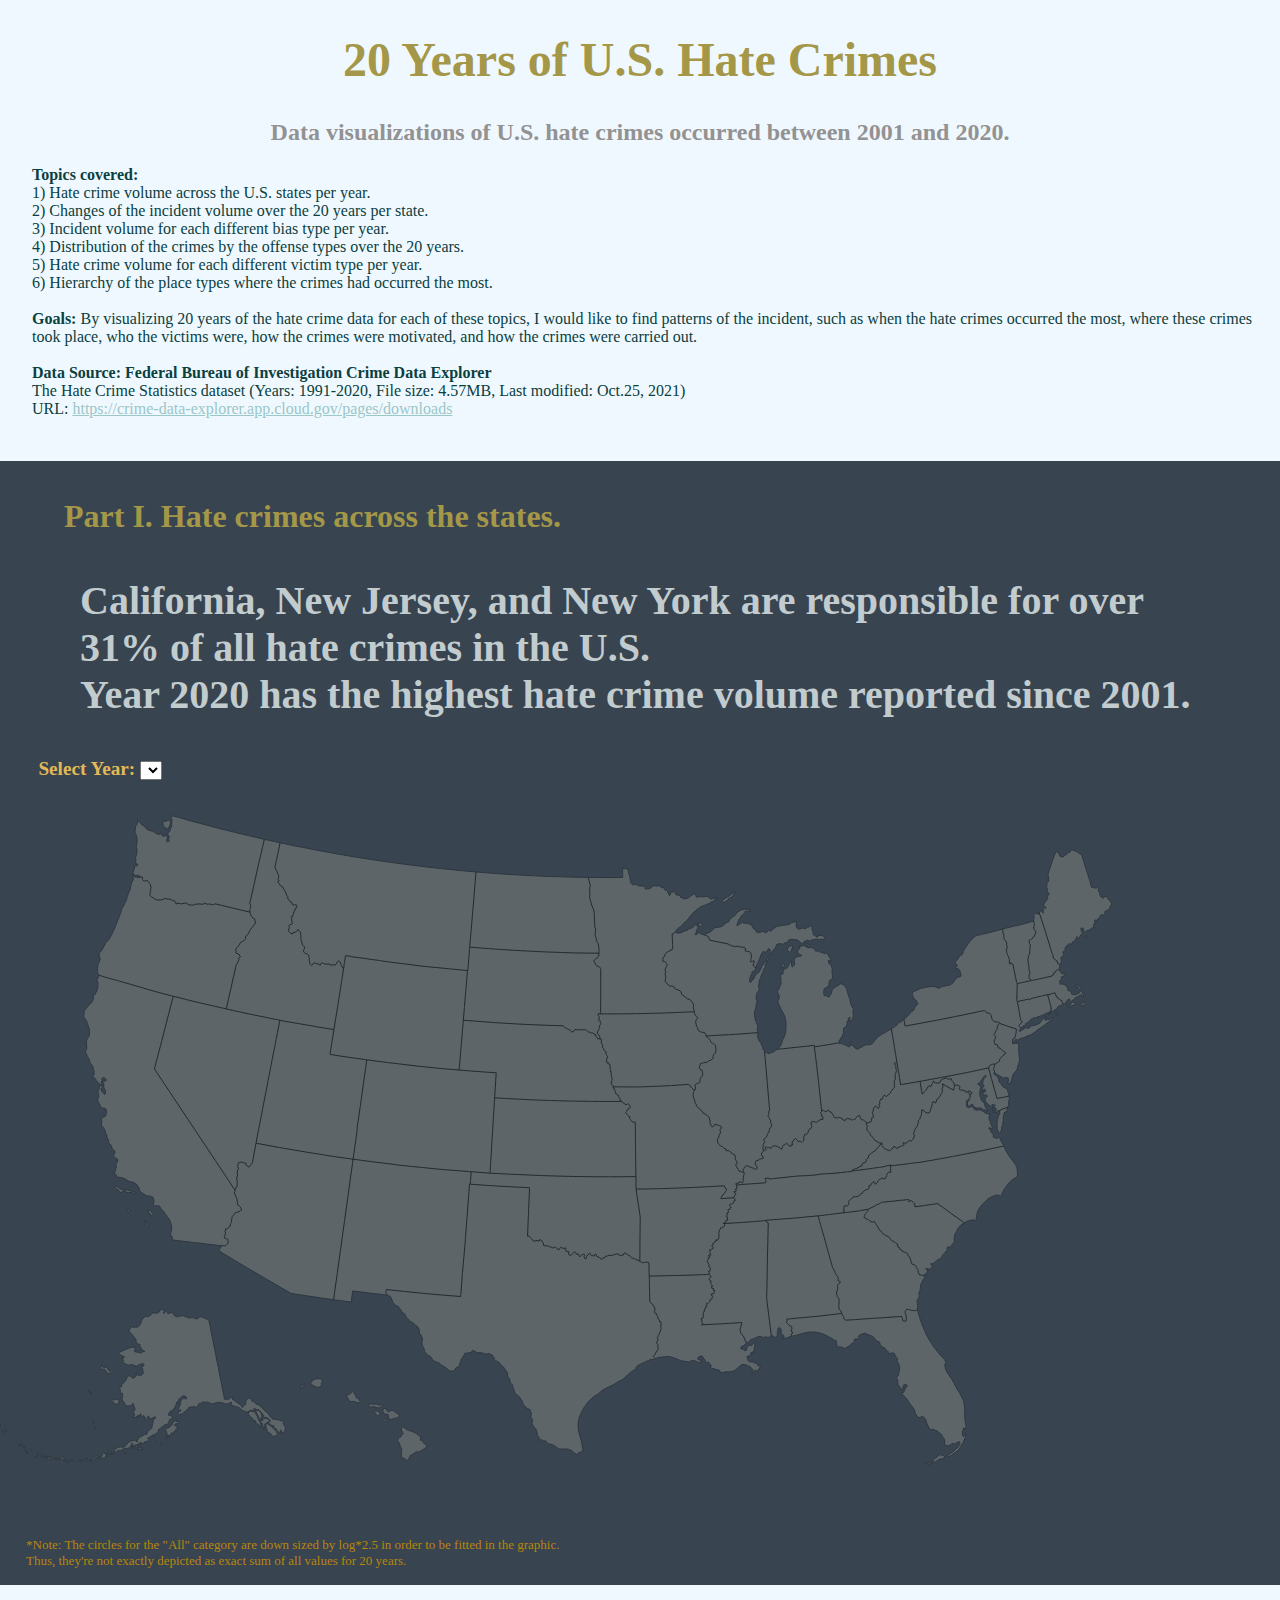
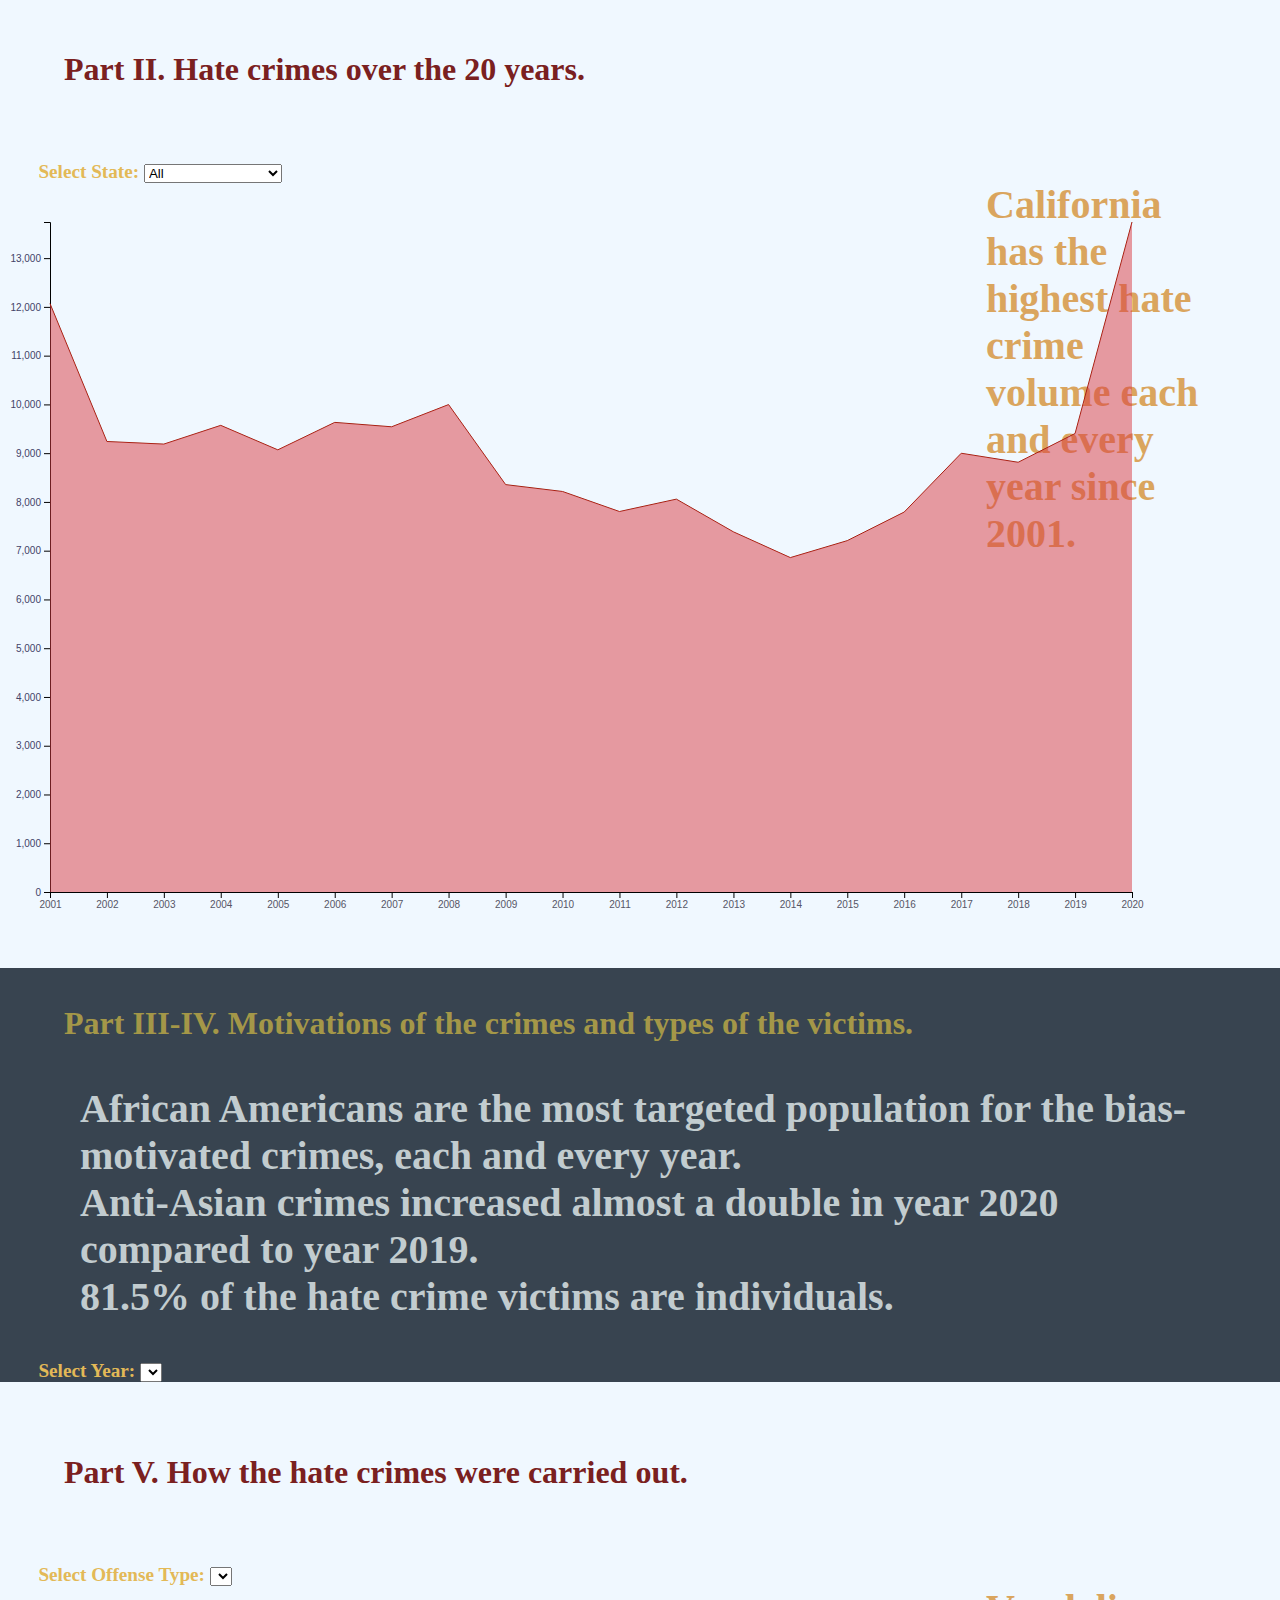
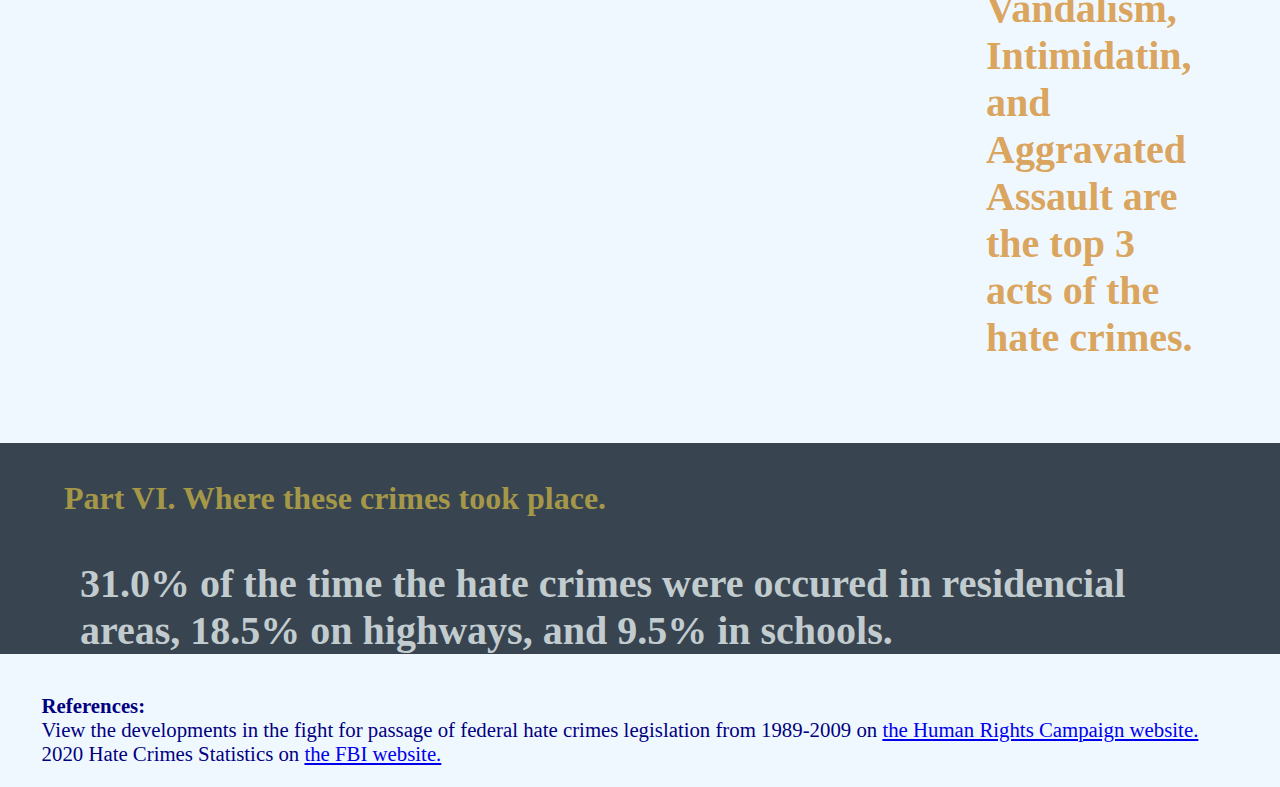
==== index.html @ a04582fe "no iframe" ====
<!DOCTYPE html>
  <head>
    <meta charset="utf-8">
    <title>Interactive Data Visualization</title>
    <link rel="stylesheet" href="./style.css">
    <link rel="stylesheet" href="https://fonts.googleapis.com/css?family=Source+Sans+Pro">
  </head>
  <body>
    <div> 
      <h1>20 Years of U.S. Hate Crimes</h1>
      <h2> Data visualizations of U.S. hate crimes occurred between 2001 and 2020. </h2> 
      <p style="color:rgb(10, 64, 64);font-size: 16px;"> 
        <b>Topics covered:</b><br>
        1) Hate crime volume across the U.S. states per year.<br>
        2) Changes of the incident volume over the 20 years per state.<br>
        3) Incident volume for each different bias type per year. <br>
        4) Distribution of the crimes by the offense types over the 20 years. <br>
        5) Hate crime volume for each different victim type per year.<br>
        6) Hierarchy of the place types where the crimes had occurred the most.<br><br> 
        <b>Goals:</b>
        By visualizing 20 years of the hate crime data for each of these topics, 
        I would like to find patterns of the incident, such as when the hate crimes occurred the most, 
        where these crimes took place, who the victims were, how the crimes were motivated, 
        and how the crimes were carried out.<br><br>
        <b>Data Source: Federal Bureau of Investigation Crime Data Explorer </b><br>
        The Hate Crime Statistics dataset (Years: 1991-2020, File size: 4.57MB, Last modified: Oct.25, 2021) <br>
        URL: <a style="color:rgb(154, 199, 199)" href= "https://crime-data-explorer.app.cloud.gov/pages/downloads" target="_blank">
        https://crime-data-explorer.app.cloud.gov/pages/downloads</a>
      </p>
    </div>
    
    <div class="section" id="dark">
      <h4><br>Part I. Hate crimes across the states.</h4>       
      <p class = "findings-d">
        <b>California, New Jersey, and New York are responsible for over 31% of all hate crimes in the U.S.<br> 
        Year 2020 has the highest hate crime volume reported since 2001.</b>
      </p>
      <div>
        <h3><label for="dropdown1">Select Year: </label>
        <select id="dropdown1" name="dropdown1"></select></h3>
        <div id="hover-content"></div>
        <div id="container_map"></div>
      </div>  
      <p style="color:darkgoldenrod;font-size: 13px;"> 
        *Note: The circles for the "All" category are down sized by log*2.5 in order to be fitted in the graphic. <br>
        Thus, they're not exactly depicted as exact sum of all values for 20 years. <br><br>
      </p>
    </div>
    
    <div class="section" id="light">
      <h5>Part II. Hate crimes over the 20 years.</h5>     
      <div class="graph">
        <h3><label for="dropdown2">Select State: </label>
        <select id="dropdown2" name="dropdown2"></select></h3>
        <div id="hover-content"></div>
        <div id="container_states"></div> 
      </div>
      <div class="text">
        <p class = "findings-l"> 
          <b>California has the highest hate crime volume each and every year since 2001.</b> <br>                 
        </p>
      </div>
    </div>  
    
    <div class="section" id="dark">
      <h4><br>Part III-IV. Motivations of the crimes and types of the victims.</h4>
      <p class = "findings-d">
        <b>African Americans are the most targeted population for the bias-motivated crimes, each and every year.<br>
        Anti-Asian crimes increased almost a double in year 2020 compared to year 2019.<br>
        81.5% of the hate crime victims are individuals. </b>
      </p>
      <div>
        <h3><label for="dropdown3">Select Year: </label>
        <select id="dropdown3" name="dropdown3"></select></h3>
        <div id="hover-content"></div>
        <div id="container_bias"></div>  
      </div>  
    </div>
   
    <div class="section" id="light">
      <h5>Part V. How the hate crimes were carried out.</h5>
      <div class="graph">
        <h3><label for="dropdown4">Select Offense Type: </label>
        <select id="dropdown4" name="dropdown4"></select></h3>
        <div id="hover-content"></div>
        <div id="container_offense"></div> 
      </div>
      <div class="text">
        <p class="findings-l">
          <b>Vandalism, Intimidatin, and Aggravated Assault are the top 3 acts of the hate crimes. </b>
        </p>
      </div>
    </div>

    <div class="section" id="dark">
      <h4><br>Part VI. Where these crimes took place.</h4>
      <p class = "findings-d"> 
        <b>31.0% of the time the hate crimes were occured in residencial areas, 18.5% on highways, 
          and 9.5% in schools.</b>
      </p>
      <div>
        <div id="hover-content"></div>
        <div id="container_location"></div>
      </div>
    </div>
  
 
    <div class="section">
      <p style="color:navy;"><b>References:</b><br>
        View the developments in the fight for passage of federal hate crimes legislation from 1989-2009 on 
        <a href="https://www.hrc.org/resources/hate-crimes-timeline#2009" target="_blank">the Human Rights Campaign website.</a></li>
        <br>
        2020 Hate Crimes Statistics on 
        <a href="https://www.justice.gov/crs/highlights/2020-hate-crimes-statistics" target="_blank">the FBI website.</a></li>
      </p>
    </div>

  <script src="./lib/d3.js"></script>
  <script src="./main.js" type="module"></script>
  <script src="https://d3js.org/d3-scale-chromatic.v1.min.js"></script>
  </body>
</html>
---- style.css ----
body {
  font-family:Georgia, 'Times New Roman', Times, serif;
  font-size: 16px;
  padding: none;
  margin-left: 0%;
  margin-right: 0%;
  background-color: aliceblue;
}
.section{
  height:auto;
}
.section#dark {
  background-color: #384450;
  height:auto;
}
.section#light {
  display: grid;
  grid-column-gap: 10px;
  grid-template-columns: 70% 30%;
  grid-row:1;
}
.section#light > .text{
  grid-column: 2 / 3;
}
.section#light > .graph{
  grid-column: 1 / 2;
}
h1 {
  font-size: 3em;
  text-align: center;
  color:rgb(164, 151, 72);
}
  
h2 {
  font-size: 1.5em;
  color: rgb(147, 146, 146);
  text-align: center;
}

h3 {
  font-size: 1.2em;
  color:rgb(227, 185, 87); 
  margin-left:2em;  
}

h4{
  font-size: 2em;
  color:rgb(164, 151, 72);  
  margin-left:2em; 
}
h5{
  font-size: 2em;
  color:rgb(122, 32, 32);  
  margin-left:2em; 
}
p {
  font-size: 1.3em;
  margin-left:2em; 
}
.findings-d{
  font-family:Georgia, 'Times New Roman', Times, serif;
  color:rgb(194, 204, 207);
  font-size:  40px;
  margin-right: 2em;
}
.findings-l{
  font-family:Georgia, 'Times New Roman', Times, serif;
  color:rgb(218, 165, 94); 
  font-size:  40px;
  margin-right: 2em;
}

.xAxis text {
  font-size: 10px;
  color:rgb(86, 86, 102)
}
  
.yAxis text {
  font-size: 10px;
  color:rgb(67, 67, 104)
}

.data-labels1{
  font-size: 12px;
  font-family:'Courier New', Courier, monospace;
}

.xAxis1 text {
  font-size: 10px;
  color:rgb(177, 213, 230)
}

.yAxis1 text {
  font-size: 10px;
  color:rgb(177, 213, 230)
}
.data-labels2{
  font-size: 12px;
  font-family:'Courier New', Courier, monospace;
}
  
.xAxis2 text {
  font-size: 10px;
  color:rgb(177, 213, 230)
}
  
.yAxis2 text {
  font-size: 10px;
  color:rgb(177, 213, 230)
}
  
.axisLine1 line{
  stroke:aliceblue;
}
.axisLine1 path{
  stroke:aliceblue;
}
.axisLine1 text{
  fill:aliceblue;
}

path.state {
  stroke: black;
}


footer {
  color:rgb(10, 64, 64);
  font-size: 1em;
}
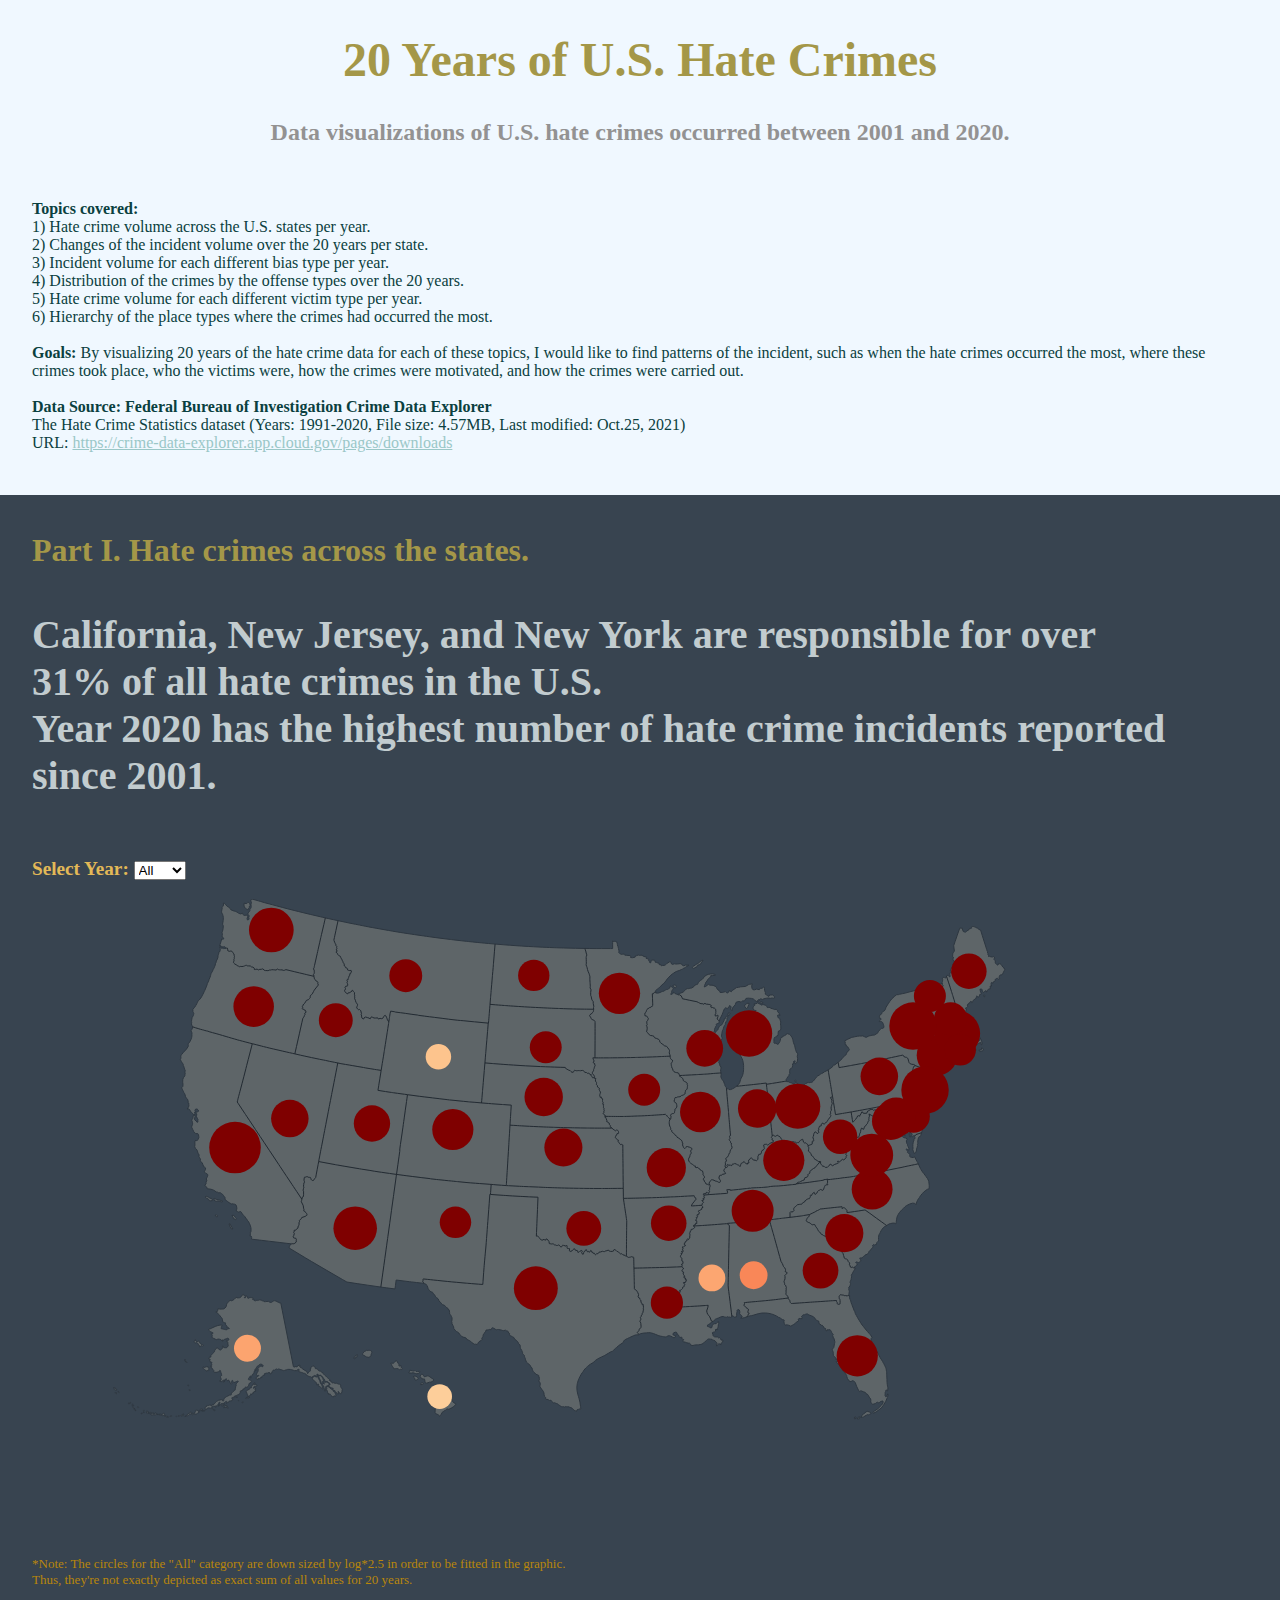
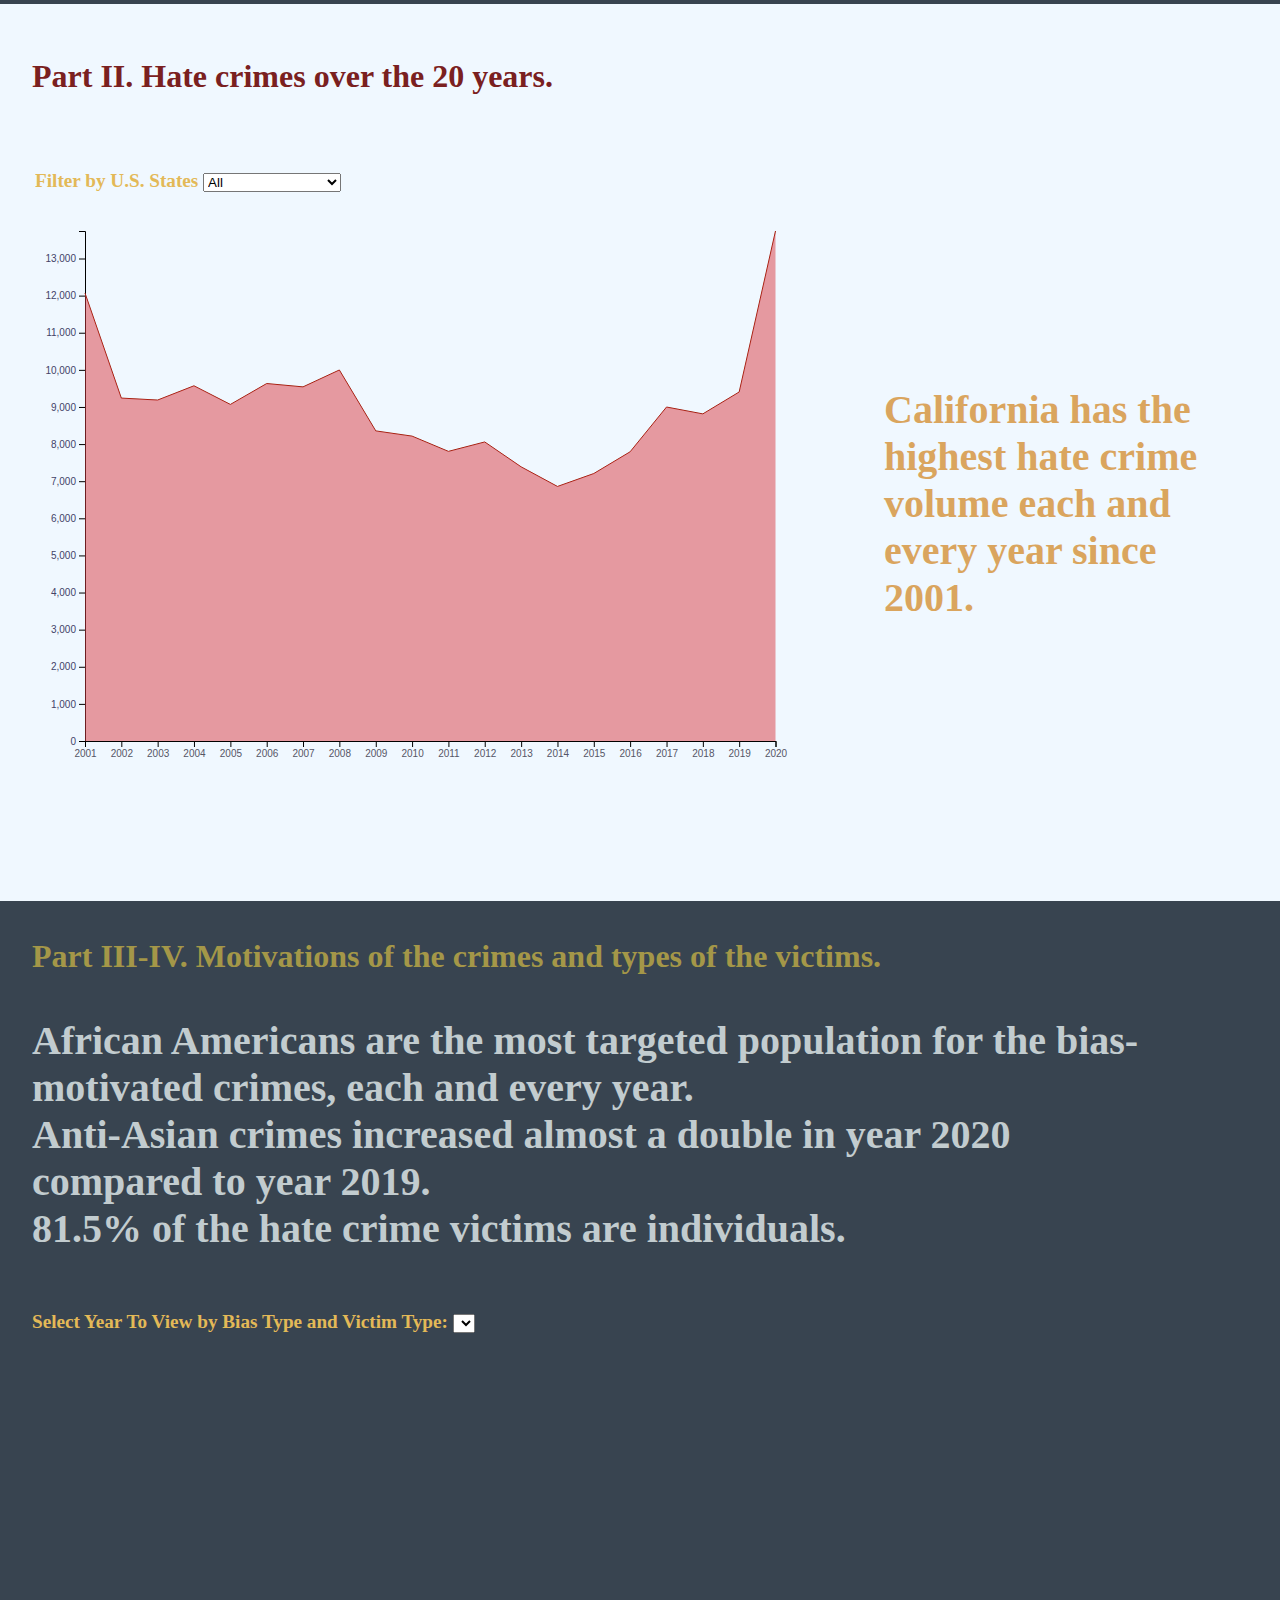
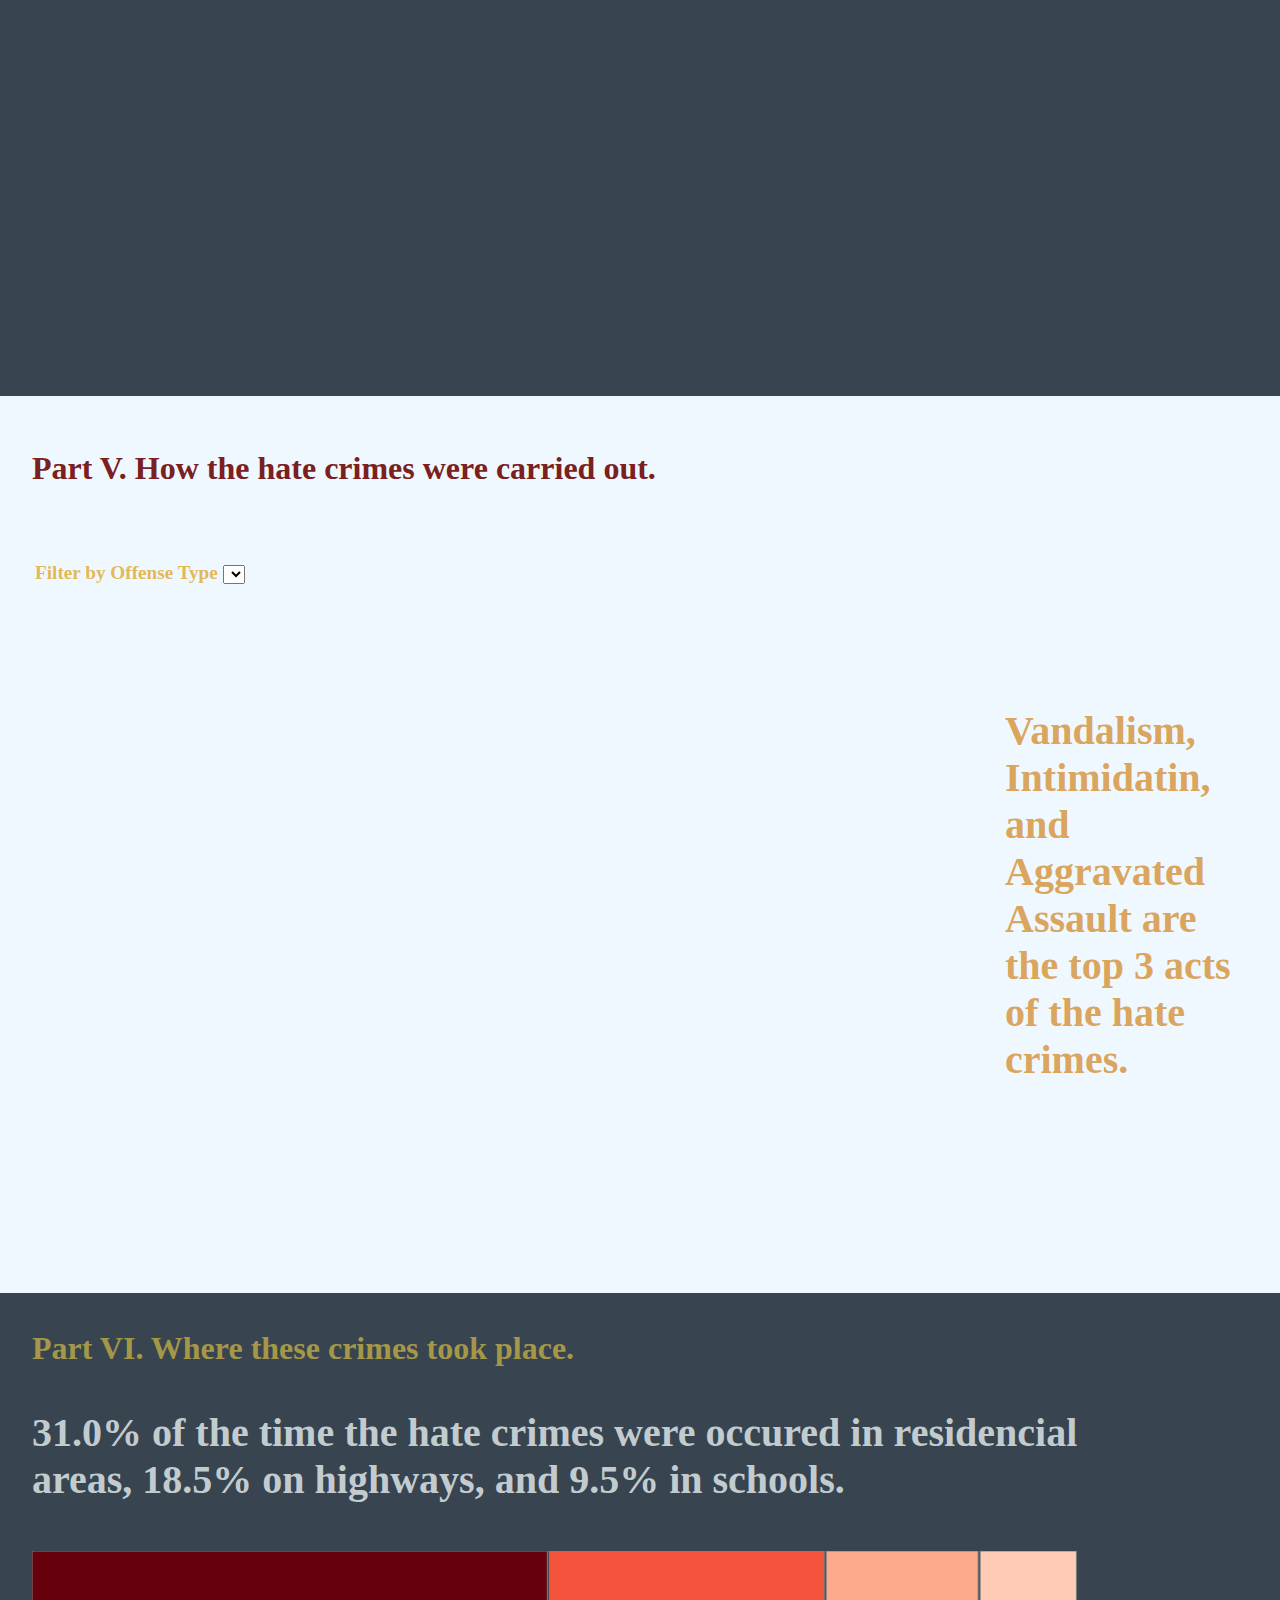
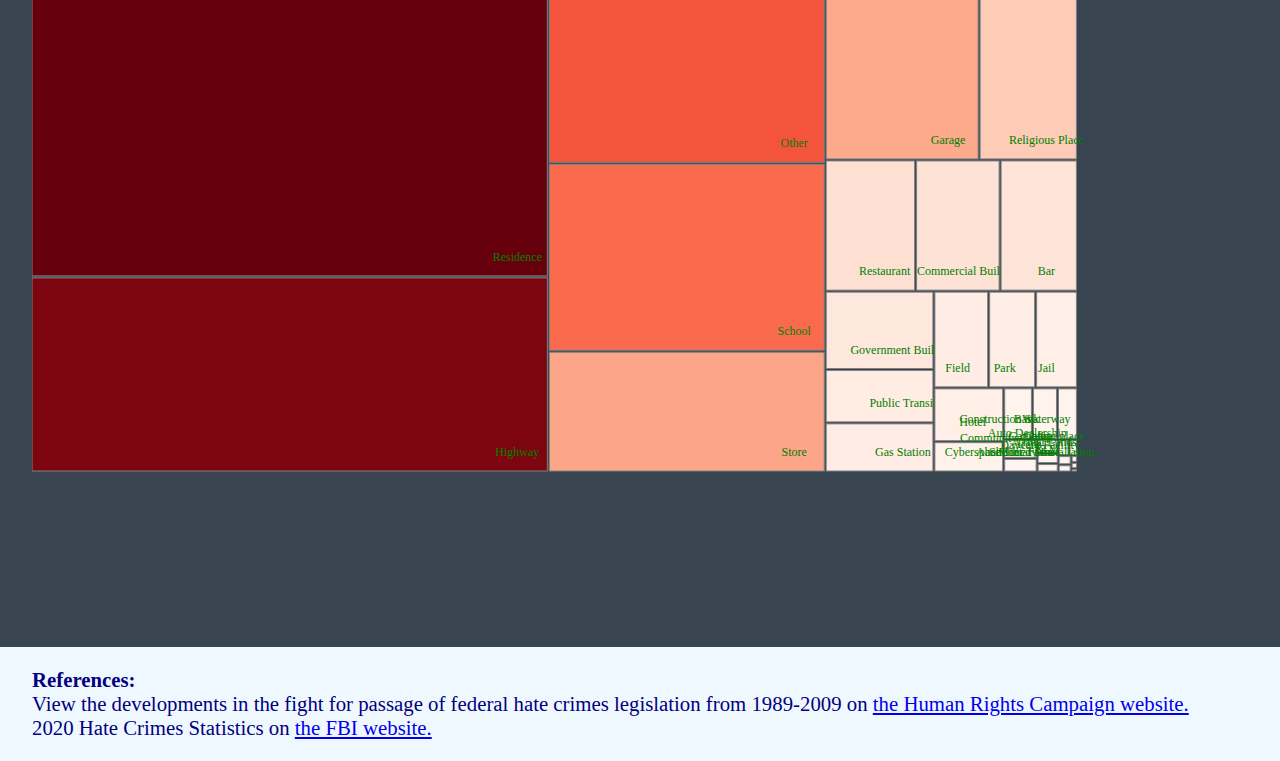
==== commit 3554afb1: "back to iframe" ====
--- a/index.html
+++ b/index.html
@@ -1,17 +1,19 @@
 
 <!DOCTYPE html>
-  <head>
-    <meta charset="utf-8">
-    <title>Interactive Data Visualization</title>
-    <link rel="stylesheet" href="./style.css">
-    <link rel="stylesheet" href="https://fonts.googleapis.com/css?family=Source+Sans+Pro">
-  </head>
-  <body>
+<head>
+  <meta charset="utf-8">
+  <title>Interactive Data Visualization</title>
+  <link rel="stylesheet" href="./style.css">
+  <link rel="stylesheet" href="https://fonts.googleapis.com/css?family=Source+Sans+Pro">
+</head>
+<body>
+  <section>
     <div> 
       <h1>20 Years of U.S. Hate Crimes</h1>
-      <h2> Data visualizations of U.S. hate crimes occurred between 2001 and 2020. </h2> 
-      <p style="color:rgb(10, 64, 64);font-size: 16px;"> 
-        <b>Topics covered:</b><br>
+      <h2> Data visualizations of U.S. hate crimes occurred between 2001 and 2020. </h2> <br>
+    </div>
+    <div class="padded">
+      <p style="color:rgb(10, 64, 64);font-size: 16px;"> <b>Topics covered:</b><br>
         1) Hate crime volume across the U.S. states per year.<br>
         2) Changes of the incident volume over the 20 years per state.<br>
         3) Incident volume for each different bias type per year. <br>
@@ -29,85 +31,86 @@
         https://crime-data-explorer.app.cloud.gov/pages/downloads</a>
       </p>
     </div>
-    
-    <div class="section" id="dark">
+  </section>  
+  
+  <section class="bg-dark">
+    <div class="padded">
       <h4><br>Part I. Hate crimes across the states.</h4>       
       <p class = "findings-d">
         <b>California, New Jersey, and New York are responsible for over 31% of all hate crimes in the U.S.<br> 
-        Year 2020 has the highest hate crime volume reported since 2001.</b>
+        Year 2020 has the highest number of hate crime incidents reported since 2001.</b>
       </p>
-      <div>
-        <h3><label for="dropdown1">Select Year: </label>
-        <select id="dropdown1" name="dropdown1"></select></h3>
-        <div id="hover-content"></div>
-        <div id="container_map"></div>
-      </div>  
+      <iframe src="./map.html" scrolling="no"></iframe>
       <p style="color:darkgoldenrod;font-size: 13px;"> 
         *Note: The circles for the "All" category are down sized by log*2.5 in order to be fitted in the graphic. <br>
         Thus, they're not exactly depicted as exact sum of all values for 20 years. <br><br>
       </p>
     </div>
-    
-    <div class="section" id="light">
-      <h5>Part II. Hate crimes over the 20 years.</h5>     
-      <div class="graph">
-        <h3><label for="dropdown2">Select State: </label>
-        <select id="dropdown2" name="dropdown2"></select></h3>
-        <div id="hover-content"></div>
-        <div id="container_states"></div> 
-      </div>
-      <div class="text">
-        <p class = "findings-l"> 
-          <b>California has the highest hate crime volume each and every year since 2001.</b> <br>                 
-        </p>
-      </div>
+  </section> 
+
+  <section>
+    <div class="padded">
+    <h5>Part II. Hate crimes over the 20 years.</h5>     
+      <table>
+        <tr>
+          <td width ="70%">
+            <iframe src="./states.html" scrolling="no"></iframe>
+          </td>
+          <td width ="30%">
+            <p class = "findings-l"> 
+              <b>California has the highest hate crime volume each and every year since 2001.</b> <br>                 
+            </p>
+          </td>
+        </tr>
+      </table>
     </div>  
-    
-    <div class="section" id="dark">
+  </section>
+
+  <section class="bg-dark">
+    <div class="padded">
       <h4><br>Part III-IV. Motivations of the crimes and types of the victims.</h4>
       <p class = "findings-d">
         <b>African Americans are the most targeted population for the bias-motivated crimes, each and every year.<br>
         Anti-Asian crimes increased almost a double in year 2020 compared to year 2019.<br>
         81.5% of the hate crime victims are individuals. </b>
       </p>
-      <div>
-        <h3><label for="dropdown3">Select Year: </label>
-        <select id="dropdown3" name="dropdown3"></select></h3>
-        <div id="hover-content"></div>
-        <div id="container_bias"></div>  
-      </div>  
+      <iframe src="./biasVict.html" scrolling="no"></iframe>
     </div>
-   
-    <div class="section" id="light">
+  </section>
+
+  <section>
+    <div class="padded">
       <h5>Part V. How the hate crimes were carried out.</h5>
-      <div class="graph">
-        <h3><label for="dropdown4">Select Offense Type: </label>
-        <select id="dropdown4" name="dropdown4"></select></h3>
-        <div id="hover-content"></div>
-        <div id="container_offense"></div> 
-      </div>
-      <div class="text">
-        <p class="findings-l">
-          <b>Vandalism, Intimidatin, and Aggravated Assault are the top 3 acts of the hate crimes. </b>
-        </p>
-      </div>
+      <table>
+        <tr>
+          <td width="80%">
+            <iframe src="./offense.html" scrolling="no"></iframe>
+          </td>
+          <td width="20%">
+            <p class="findings-l">
+            <b>Vandalism, Intimidatin, and Aggravated Assault are the top 3 acts of the hate crimes. </b>
+            </p>
+          </td>
+        </tr>  
+      </table>
     </div>
+  </section>
 
-    <div class="section" id="dark">
+  <section class="bg-dark">
+    <div class="padded">
       <h4><br>Part VI. Where these crimes took place.</h4>
       <p class = "findings-d"> 
         <b>31.0% of the time the hate crimes were occured in residencial areas, 18.5% on highways, 
           and 9.5% in schools.</b>
       </p>
-      <div>
-        <div id="hover-content"></div>
-        <div id="container_location"></div>
-      </div>
+      <iframe src="./location.html" scrolling="no"></iframe>
     </div>
-  
- 
-    <div class="section">
-      <p style="color:navy;"><b>References:</b><br>
+  </section>
+
+  <section class="reference">
+    <div class="padded">
+      <p style="color:navy;">
+        <b>References:</b><br>
         View the developments in the fight for passage of federal hate crimes legislation from 1989-2009 on 
         <a href="https://www.hrc.org/resources/hate-crimes-timeline#2009" target="_blank">the Human Rights Campaign website.</a></li>
         <br>
@@ -115,9 +118,10 @@
         <a href="https://www.justice.gov/crs/highlights/2020-hate-crimes-statistics" target="_blank">the FBI website.</a></li>
       </p>
     </div>
+  </section>
 
-  <script src="./lib/d3.js"></script>
-  <script src="./main.js" type="module"></script>
-  <script src="https://d3js.org/d3-scale-chromatic.v1.min.js"></script>
-  </body>
+<script src="./lib/d3.js"></script>
+
+</body>
+
 </html>--- a/style.css
+++ b/style.css
@@ -7,25 +7,14 @@
   margin-right: 0%;
   background-color: aliceblue;
 }
-.section{
-  height:auto;
+.bg-dark {
+  background-color: #384450;
 }
-.section#dark {
-  background-color: #384450;
-  height:auto;
+.padded{
+  margin-left:2em; 
+  margin-right: 2em;
 }
-.section#light {
-  display: grid;
-  grid-column-gap: 10px;
-  grid-template-columns: 70% 30%;
-  grid-row:1;
-}
-.section#light > .text{
-  grid-column: 2 / 3;
-}
-.section#light > .graph{
-  grid-column: 1 / 2;
-}
+
 h1 {
   font-size: 3em;
   text-align: center;
@@ -40,23 +29,19 @@
 
 h3 {
   font-size: 1.2em;
-  color:rgb(227, 185, 87); 
-  margin-left:2em;  
+  color:rgb(227, 185, 87);  
 }
 
 h4{
   font-size: 2em;
   color:rgb(164, 151, 72);  
-  margin-left:2em; 
 }
 h5{
   font-size: 2em;
   color:rgb(122, 32, 32);  
-  margin-left:2em; 
 }
 p {
   font-size: 1.3em;
-  margin-left:2em; 
 }
 .findings-d{
   font-family:Georgia, 'Times New Roman', Times, serif;
@@ -68,7 +53,12 @@
   font-family:Georgia, 'Times New Roman', Times, serif;
   color:rgb(218, 165, 94); 
   font-size:  40px;
-  margin-right: 2em;
+}
+iframe {
+  border:none;
+  overflow: hidden;
+  width: 100%;
+  height: 700px;
 }
 
 .xAxis text {
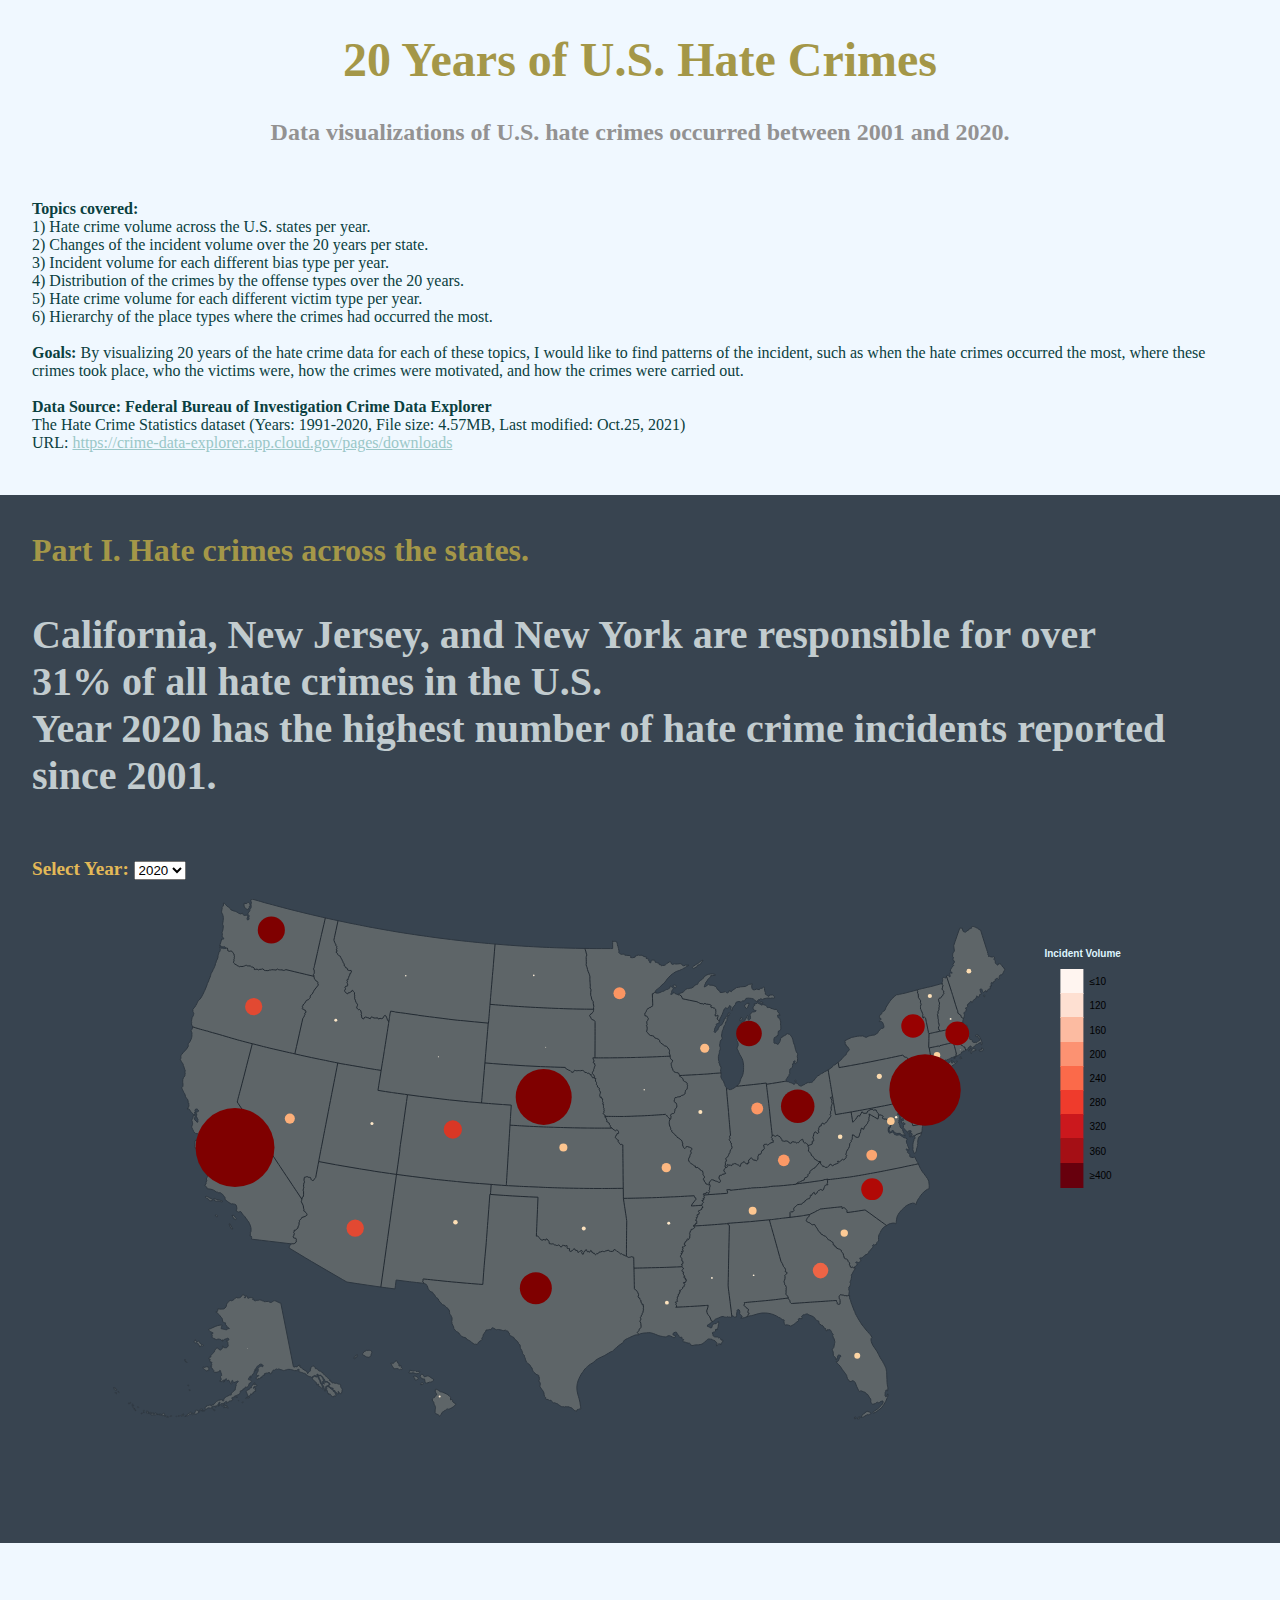
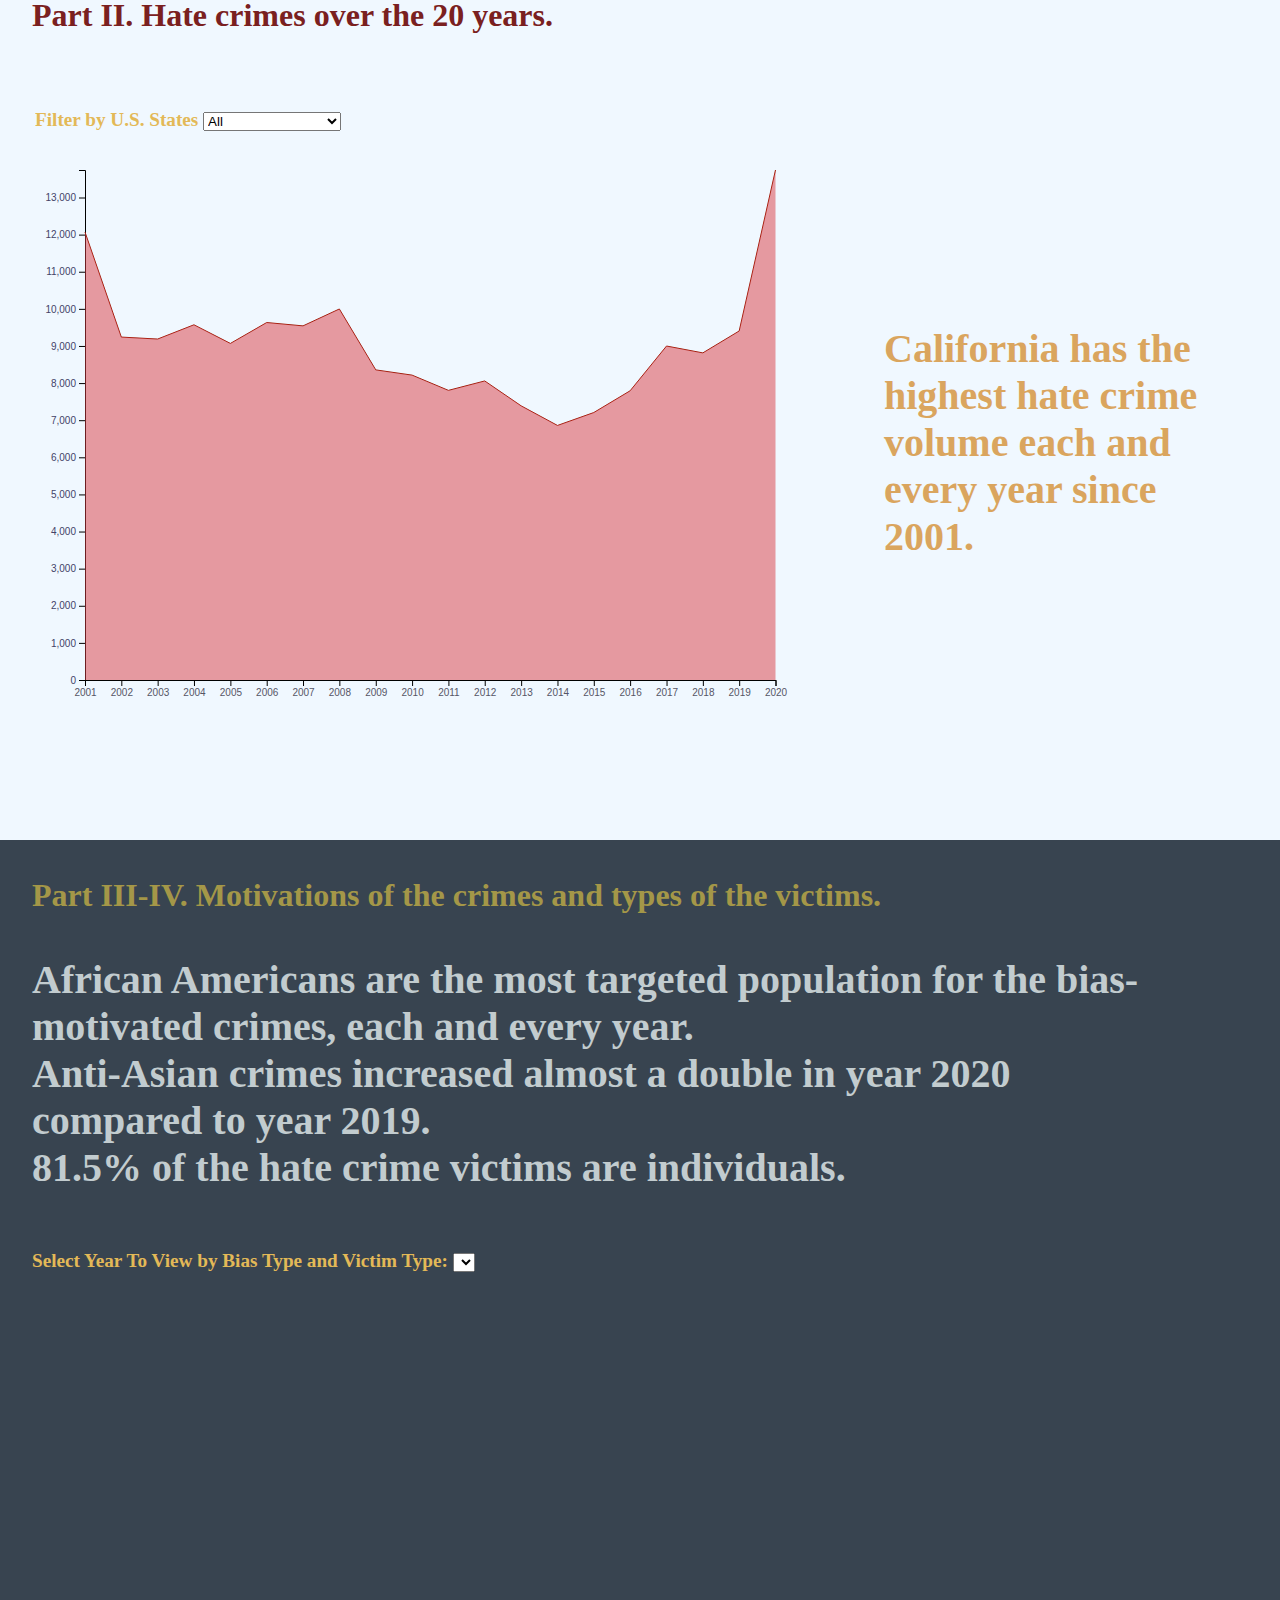
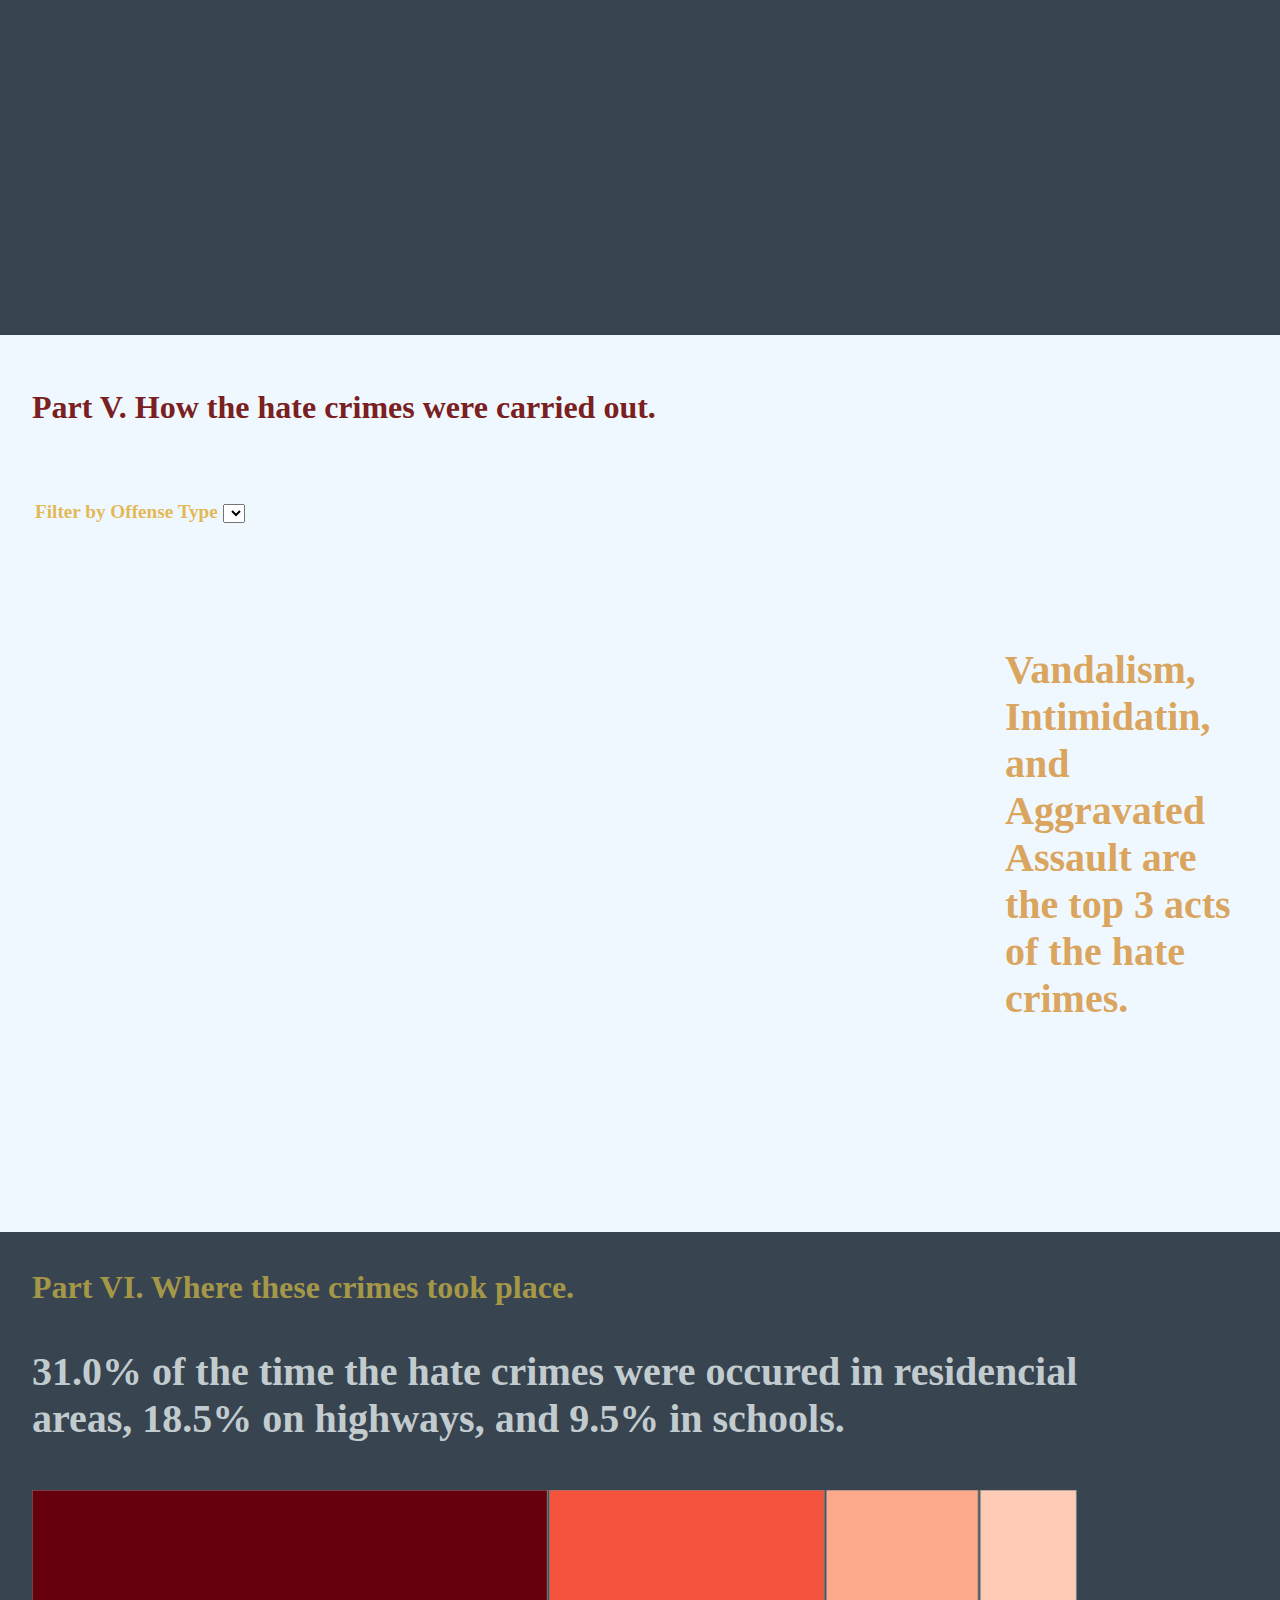
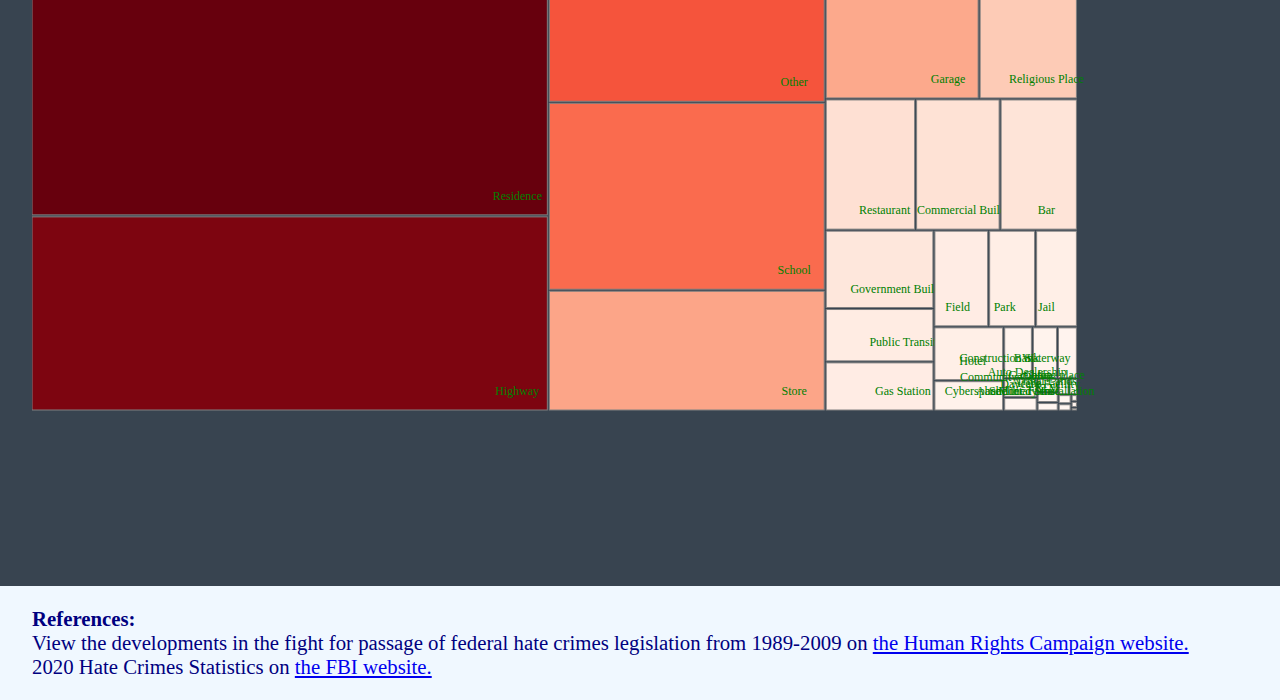
==== commit c08b1fd9: "added color legend and dataset" ====
--- a/index.html
+++ b/index.html
@@ -41,10 +41,6 @@
         Year 2020 has the highest number of hate crime incidents reported since 2001.</b>
       </p>
       <iframe src="./map.html" scrolling="no"></iframe>
-      <p style="color:darkgoldenrod;font-size: 13px;"> 
-        *Note: The circles for the "All" category are down sized by log*2.5 in order to be fitted in the graphic. <br>
-        Thus, they're not exactly depicted as exact sum of all values for 20 years. <br><br>
-      </p>
     </div>
   </section> 
 
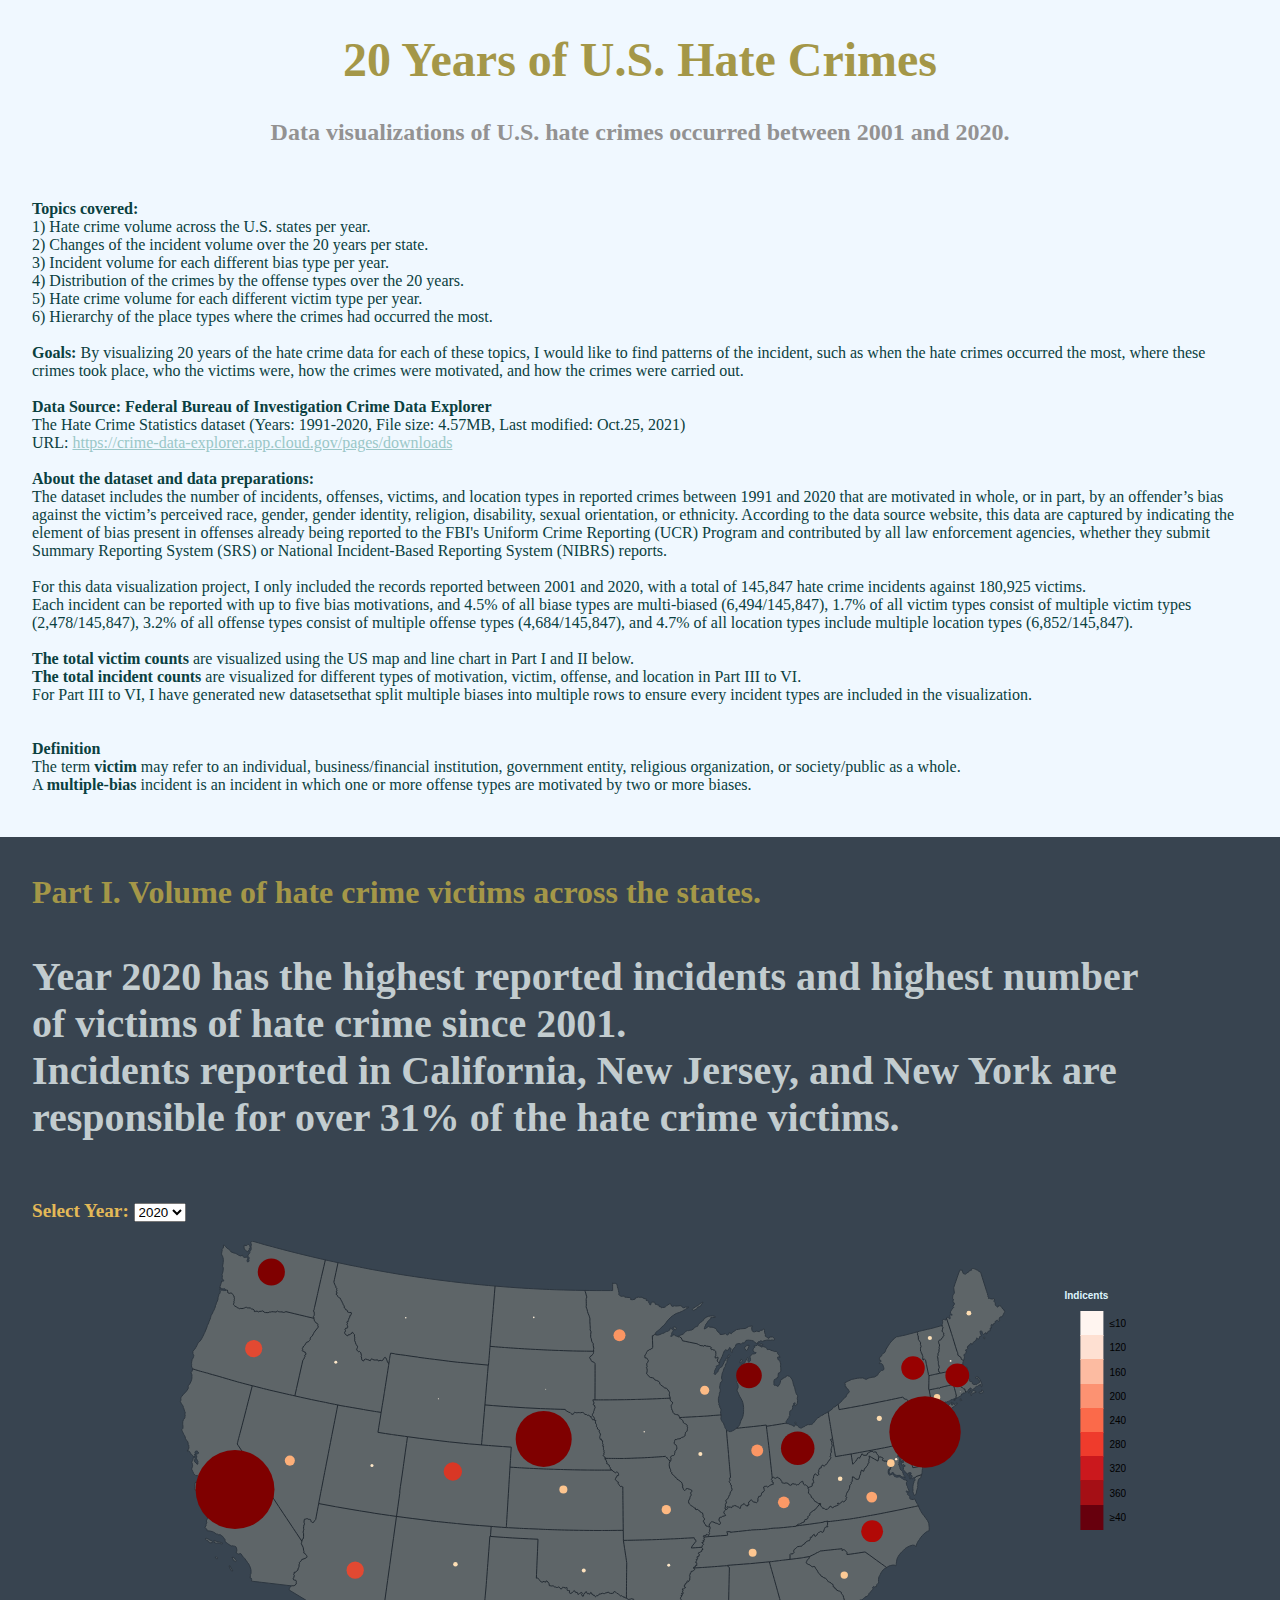
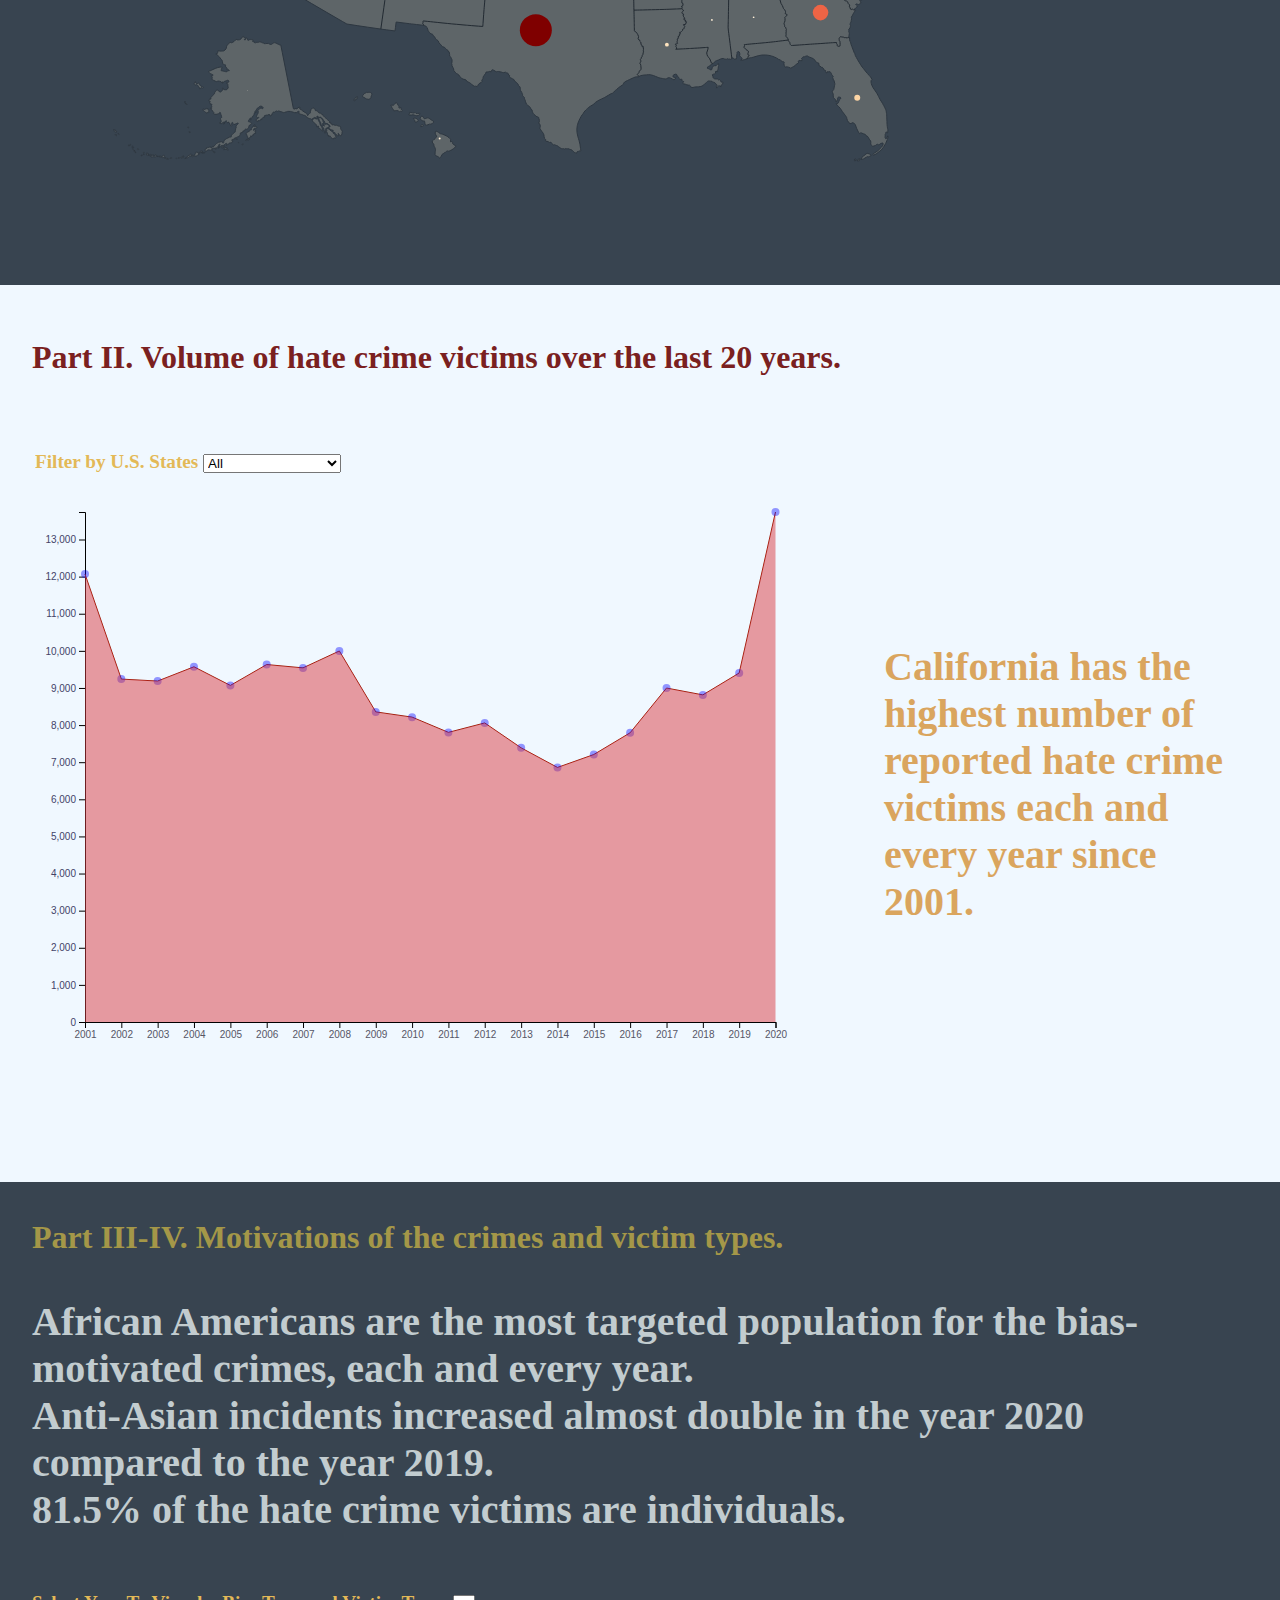
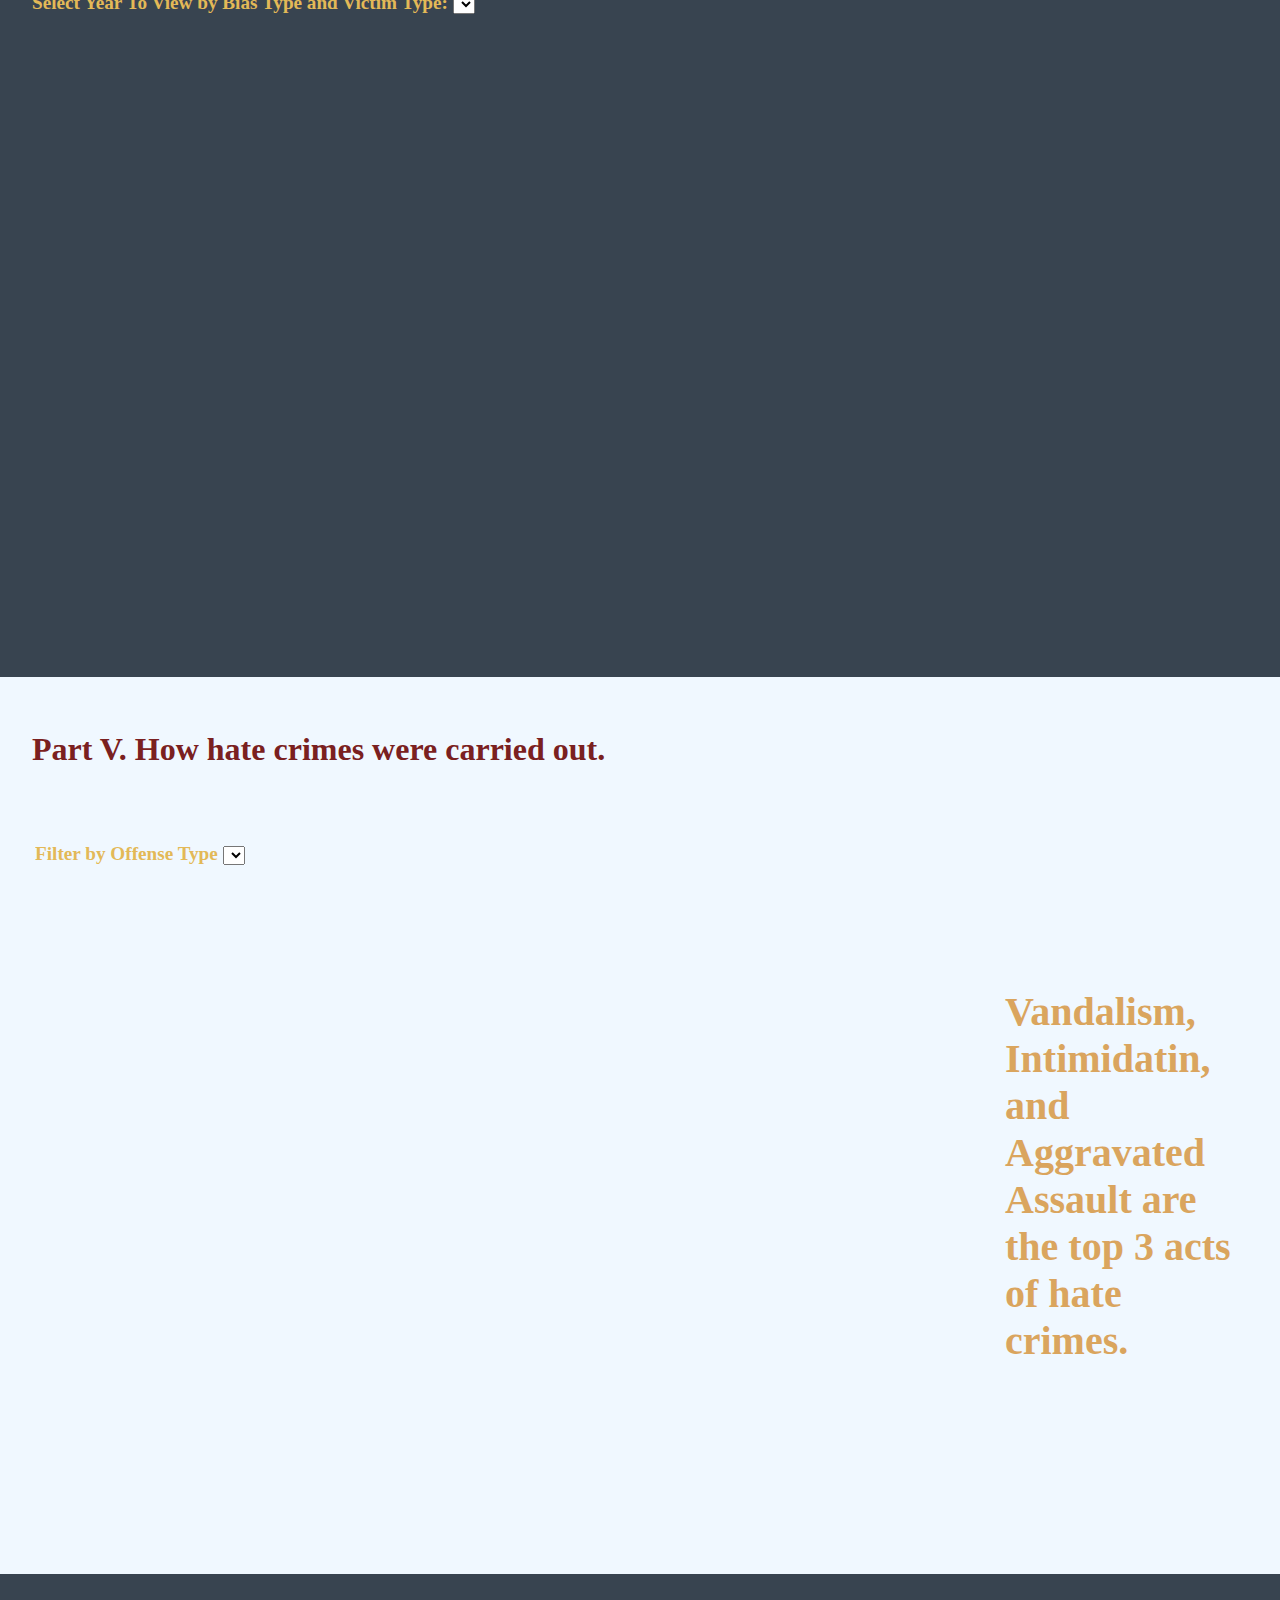
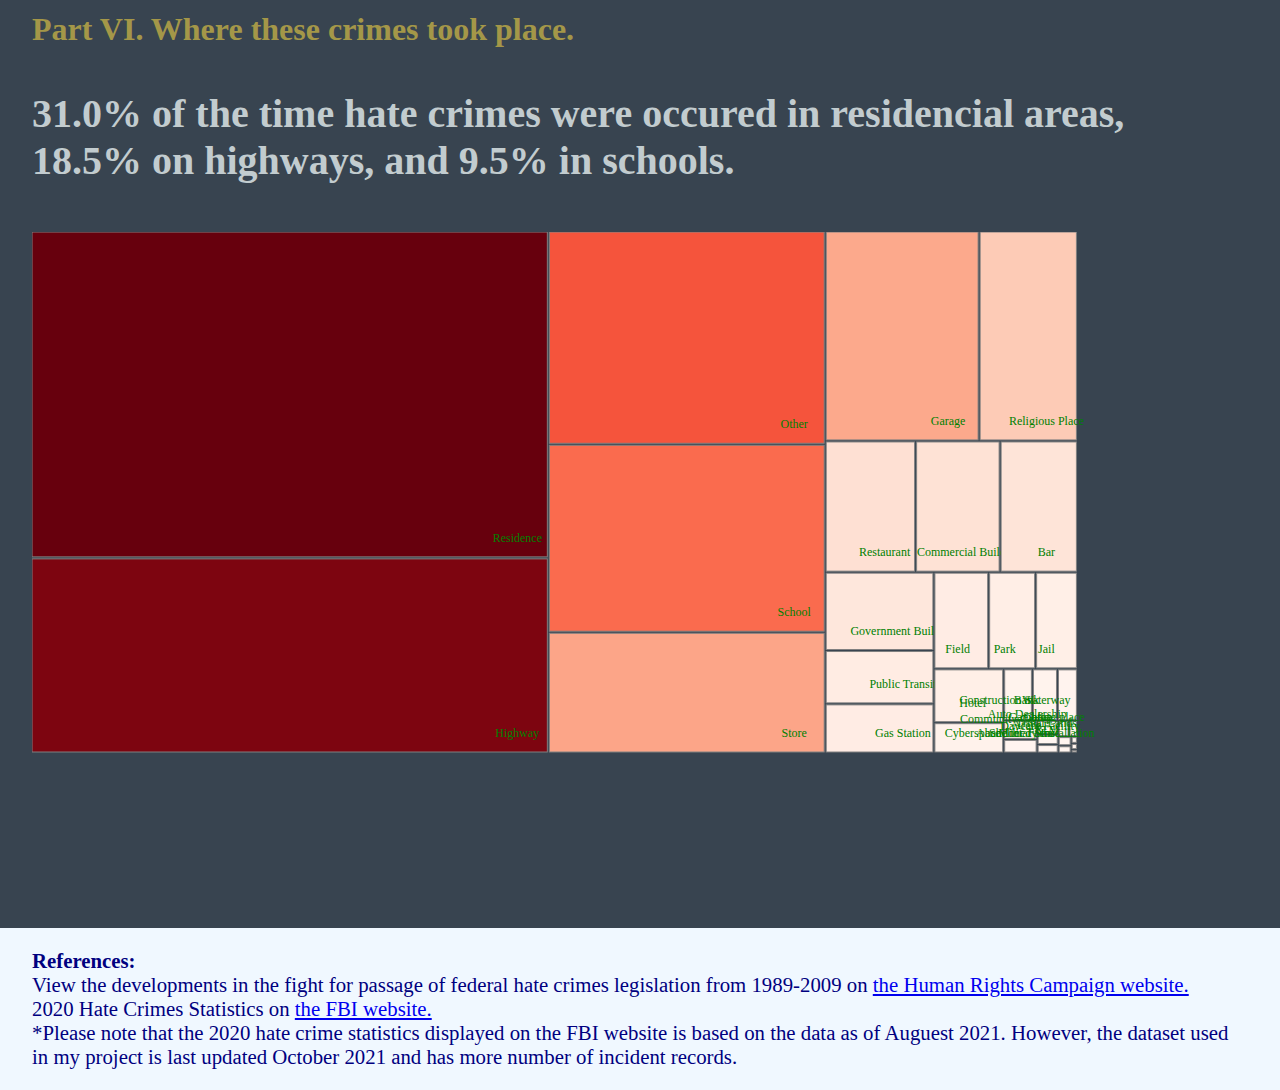
==== commit 4e4696e7: "details are added" ====
--- a/index.html
+++ b/index.html
@@ -28,17 +28,42 @@
         <b>Data Source: Federal Bureau of Investigation Crime Data Explorer </b><br>
         The Hate Crime Statistics dataset (Years: 1991-2020, File size: 4.57MB, Last modified: Oct.25, 2021) <br>
         URL: <a style="color:rgb(154, 199, 199)" href= "https://crime-data-explorer.app.cloud.gov/pages/downloads" target="_blank">
-        https://crime-data-explorer.app.cloud.gov/pages/downloads</a>
+        https://crime-data-explorer.app.cloud.gov/pages/downloads</a><br><br>
+
+	<b>About the dataset and data preparations:</b><br>
+	The dataset includes the number of incidents, offenses, victims, and location types in reported crimes between 1991 and 2020 
+	that are motivated in whole, or in part, by an offender’s bias against the victim’s perceived race, gender, gender identity, 
+	religion, disability, sexual orientation, or ethnicity. According to the data source website, this data are captured by 
+	indicating the element of bias present in offenses already being reported to the FBI's Uniform Crime Reporting (UCR) Program 
+	and contributed by all law enforcement agencies, whether they submit Summary Reporting System (SRS) or National Incident-Based
+	Reporting System (NIBRS) reports.<br><br>
+
+	For this data visualization project, I only included the records reported between 2001 and 2020, with a total of 145,847 hate 
+	crime incidents against 180,925 victims. <br>	
+	Each incident can be reported with up to five bias motivations, and 4.5% of all biase types are multi-biased (6,494/145,847), 
+  1.7% of all victim types consist of multiple victim types (2,478/145,847), 3.2% of all offense types consist of multiple offense types (4,684/145,847), 
+  and 4.7% of all location types include multiple location types (6,852/145,847).<br><br>
+
+	<b>The total victim counts</b> are visualized using the US map and line chart in Part I and II below. <br>
+	<b>The total incident counts</b> are visualized for different types of motivation, victim, offense, and location in Part III to VI.<br>
+	For Part III to VI, I have generated new datasetsethat split multiple biases into multiple rows to 
+	ensure every incident types are included in the visualization.<br><br>
+
+	  
+	<br><b>Definition</b><br>
+	The term <b>victim</b> may refer to an individual, business/financial institution, government entity, religious organization, or society/public as a whole.<br>
+	A <b>multiple-bias</b> incident is an incident in which one or more offense types are motivated by two or more biases.
+ 
       </p>
     </div>
   </section>  
   
   <section class="bg-dark">
     <div class="padded">
-      <h4><br>Part I. Hate crimes across the states.</h4>       
+      <h4><br>Part I. Volume of hate crime victims across the states.</h4>       
       <p class = "findings-d">
-        <b>California, New Jersey, and New York are responsible for over 31% of all hate crimes in the U.S.<br> 
-        Year 2020 has the highest number of hate crime incidents reported since 2001.</b>
+        <b>Year 2020 has the highest reported incidents and highest number of victims of hate crime since 2001.<br> 
+        Incidents reported in California, New Jersey, and New York are responsible for over 31% of the hate crime victims.</b>
       </p>
       <iframe src="./map.html" scrolling="no"></iframe>
     </div>
@@ -46,7 +71,7 @@
 
   <section>
     <div class="padded">
-    <h5>Part II. Hate crimes over the 20 years.</h5>     
+    <h5>Part II. Volume of hate crime victims over the last 20 years.</h5>     
       <table>
         <tr>
           <td width ="70%">
@@ -54,7 +79,7 @@
           </td>
           <td width ="30%">
             <p class = "findings-l"> 
-              <b>California has the highest hate crime volume each and every year since 2001.</b> <br>                 
+              <b>California has the highest number of reported hate crime victims each and every year since 2001.</b> <br>                 
             </p>
           </td>
         </tr>
@@ -64,10 +89,10 @@
 
   <section class="bg-dark">
     <div class="padded">
-      <h4><br>Part III-IV. Motivations of the crimes and types of the victims.</h4>
+      <h4><br>Part III-IV. Motivations of the crimes and victim types.</h4>
       <p class = "findings-d">
         <b>African Americans are the most targeted population for the bias-motivated crimes, each and every year.<br>
-        Anti-Asian crimes increased almost a double in year 2020 compared to year 2019.<br>
+        Anti-Asian incidents increased almost double in the year 2020 compared to the year 2019.<br>
         81.5% of the hate crime victims are individuals. </b>
       </p>
       <iframe src="./biasVict.html" scrolling="no"></iframe>
@@ -76,7 +101,7 @@
 
   <section>
     <div class="padded">
-      <h5>Part V. How the hate crimes were carried out.</h5>
+      <h5>Part V. How hate crimes were carried out.</h5>
       <table>
         <tr>
           <td width="80%">
@@ -84,7 +109,7 @@
           </td>
           <td width="20%">
             <p class="findings-l">
-            <b>Vandalism, Intimidatin, and Aggravated Assault are the top 3 acts of the hate crimes. </b>
+            <b>Vandalism, Intimidatin, and Aggravated Assault are the top 3 acts of hate crimes. </b>
             </p>
           </td>
         </tr>  
@@ -96,7 +121,7 @@
     <div class="padded">
       <h4><br>Part VI. Where these crimes took place.</h4>
       <p class = "findings-d"> 
-        <b>31.0% of the time the hate crimes were occured in residencial areas, 18.5% on highways, 
+        <b>31.0% of the time hate crimes were occured in residencial areas, 18.5% on highways, 
           and 9.5% in schools.</b>
       </p>
       <iframe src="./location.html" scrolling="no"></iframe>
@@ -108,10 +133,15 @@
       <p style="color:navy;">
         <b>References:</b><br>
         View the developments in the fight for passage of federal hate crimes legislation from 1989-2009 on 
-        <a href="https://www.hrc.org/resources/hate-crimes-timeline#2009" target="_blank">the Human Rights Campaign website.</a></li>
+        <a href="https://www.hrc.org/resources/hate-crimes-timeline#2009" target="_blank">
+          the Human Rights Campaign website.</a></li>
         <br>
         2020 Hate Crimes Statistics on 
-        <a href="https://www.justice.gov/crs/highlights/2020-hate-crimes-statistics" target="_blank">the FBI website.</a></li>
+        <a href="https://www.justice.gov/crs/highlights/2020-hate-crimes-statistics" target="_blank">
+          the FBI website.</a></li><br>
+        *Please note that the 2020 hate crime statistics displayed on the FBI website is based on the data 
+        as of Auguest 2021. However, the dataset used in my project is last updated October 2021 and has more 
+        number of incident records.
       </p>
     </div>
   </section>
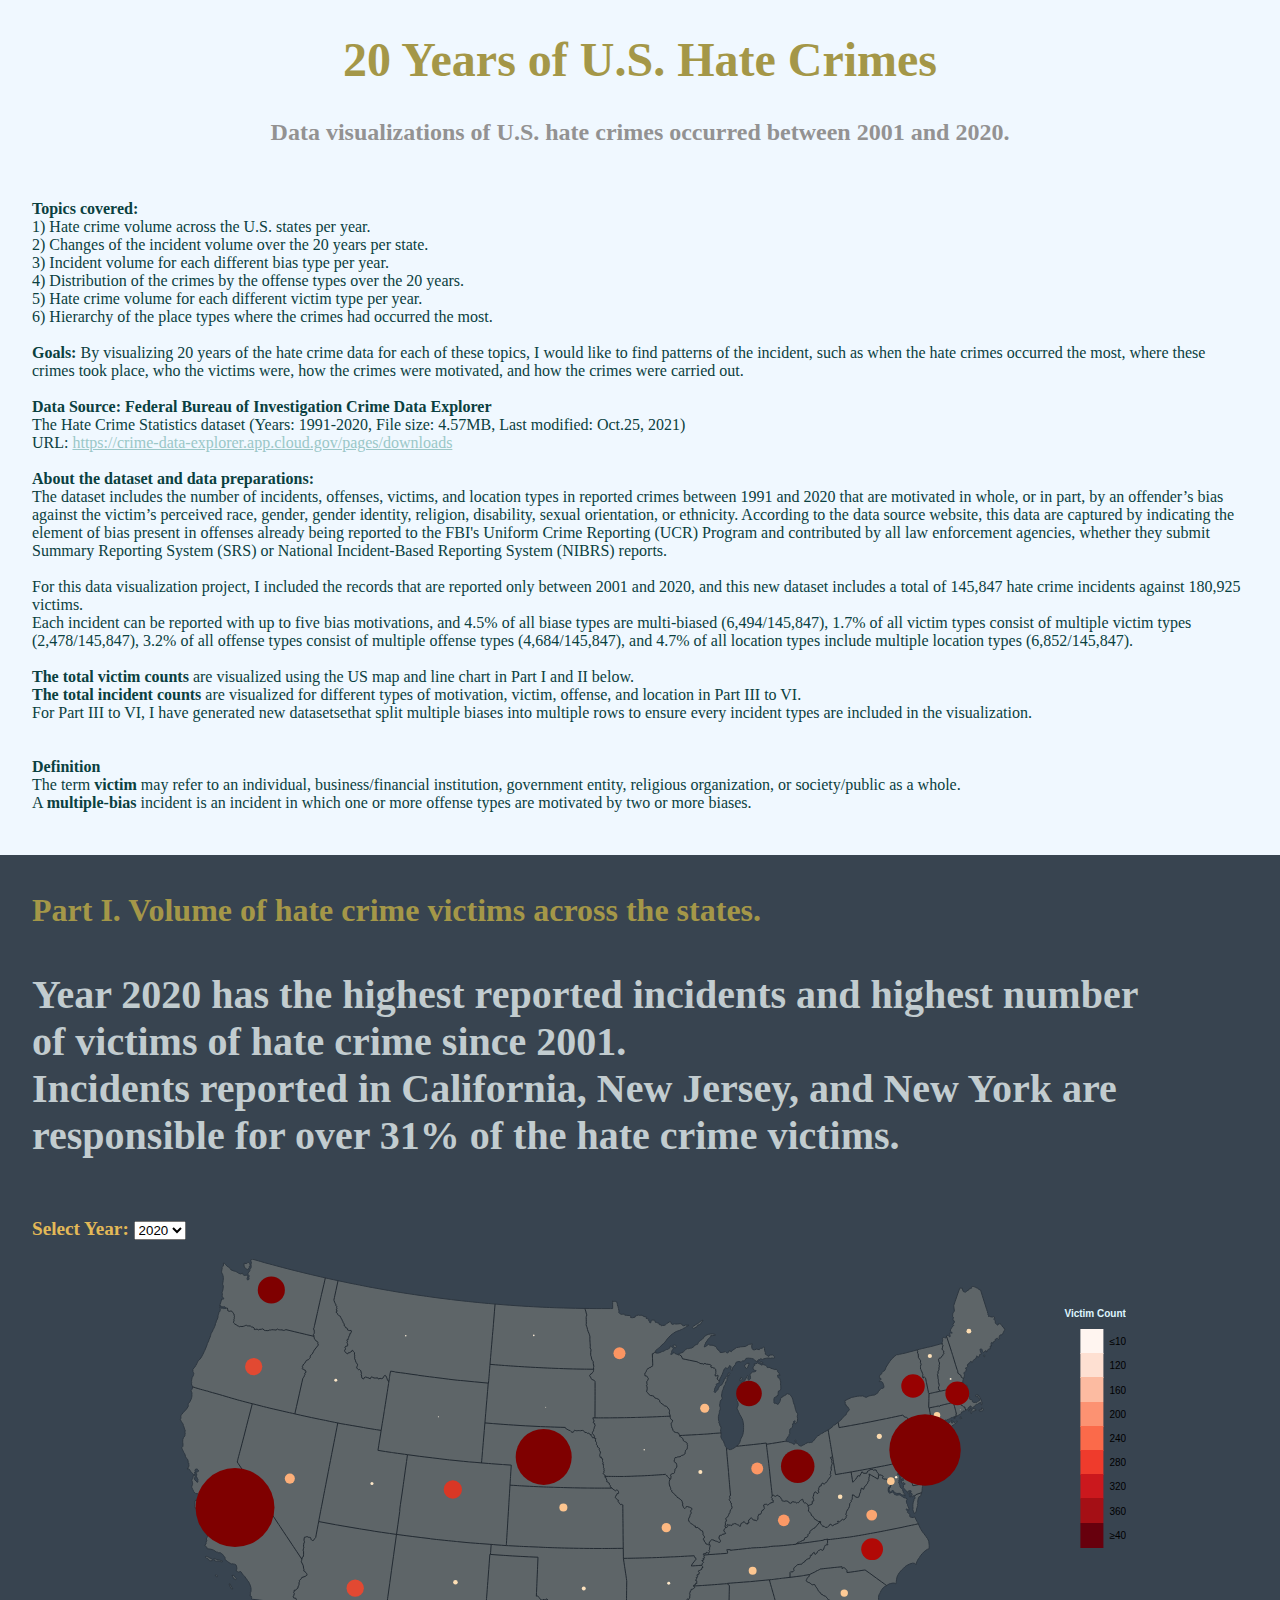
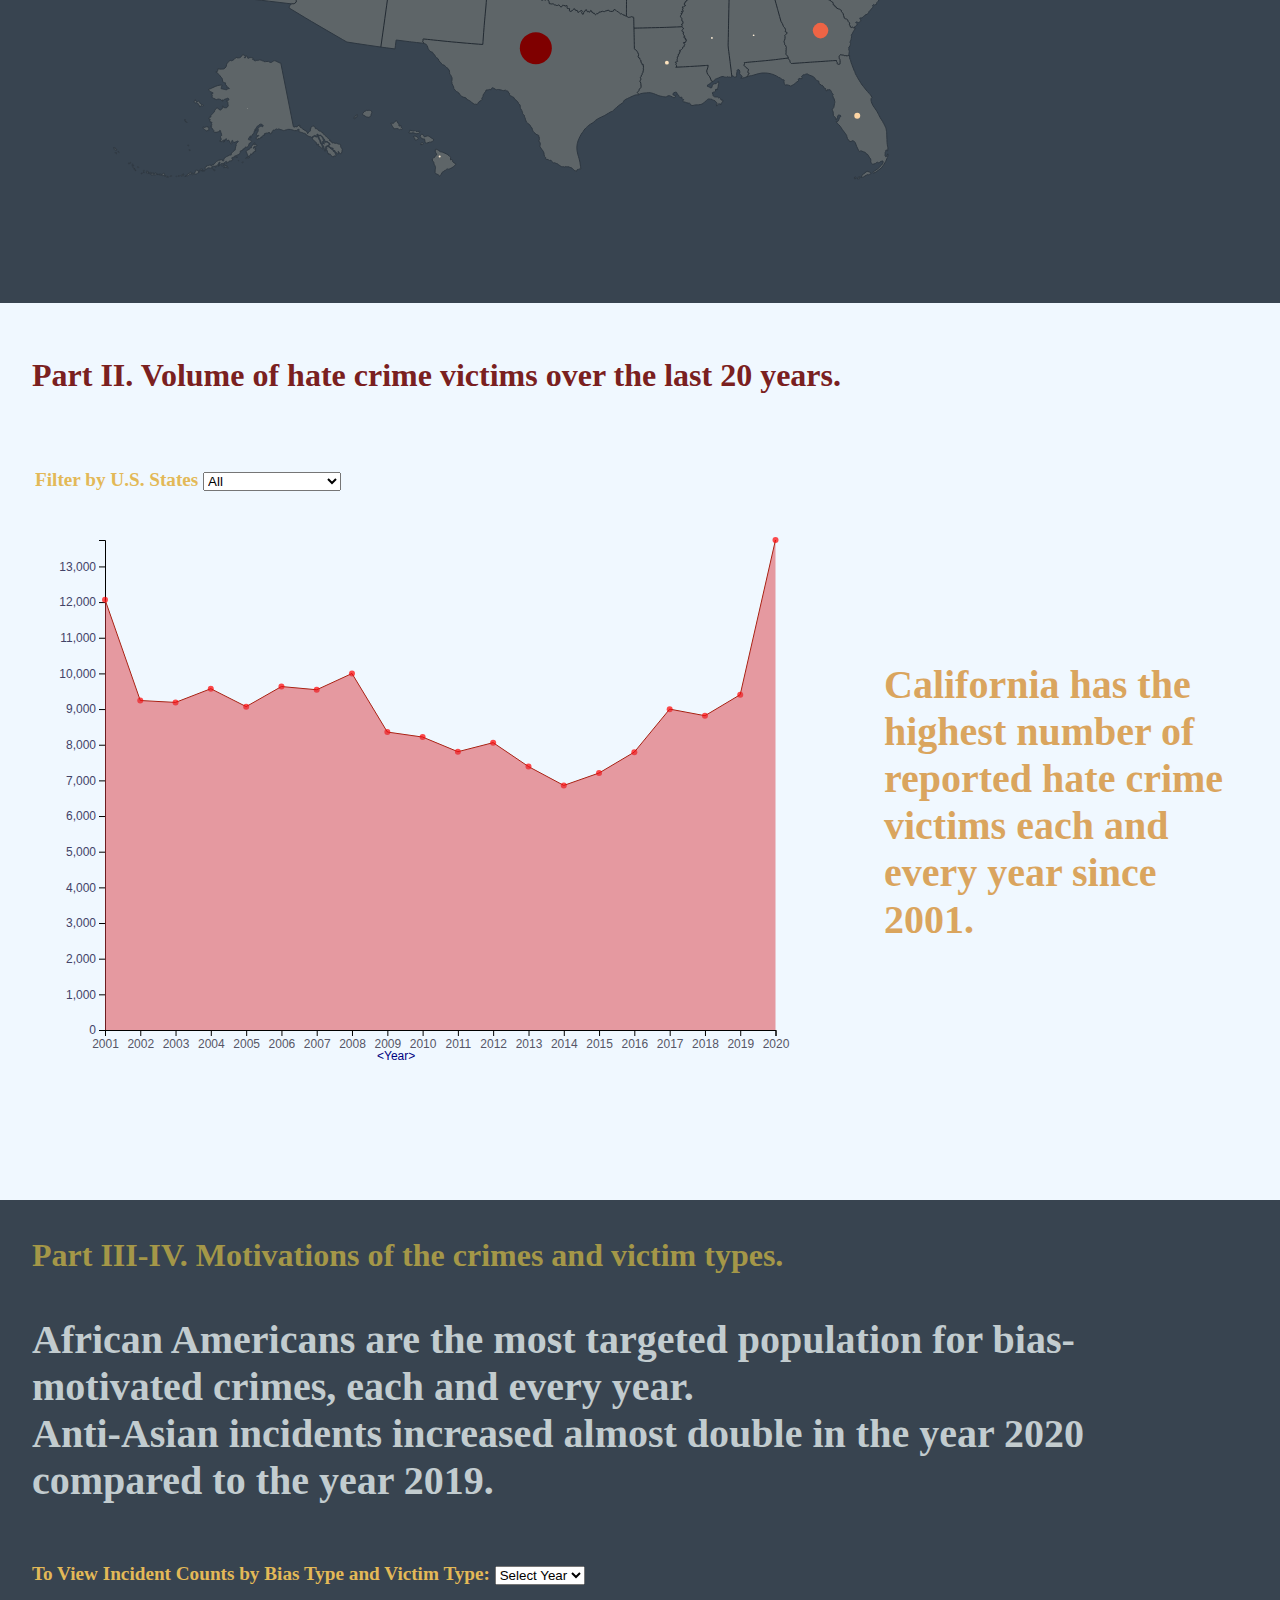
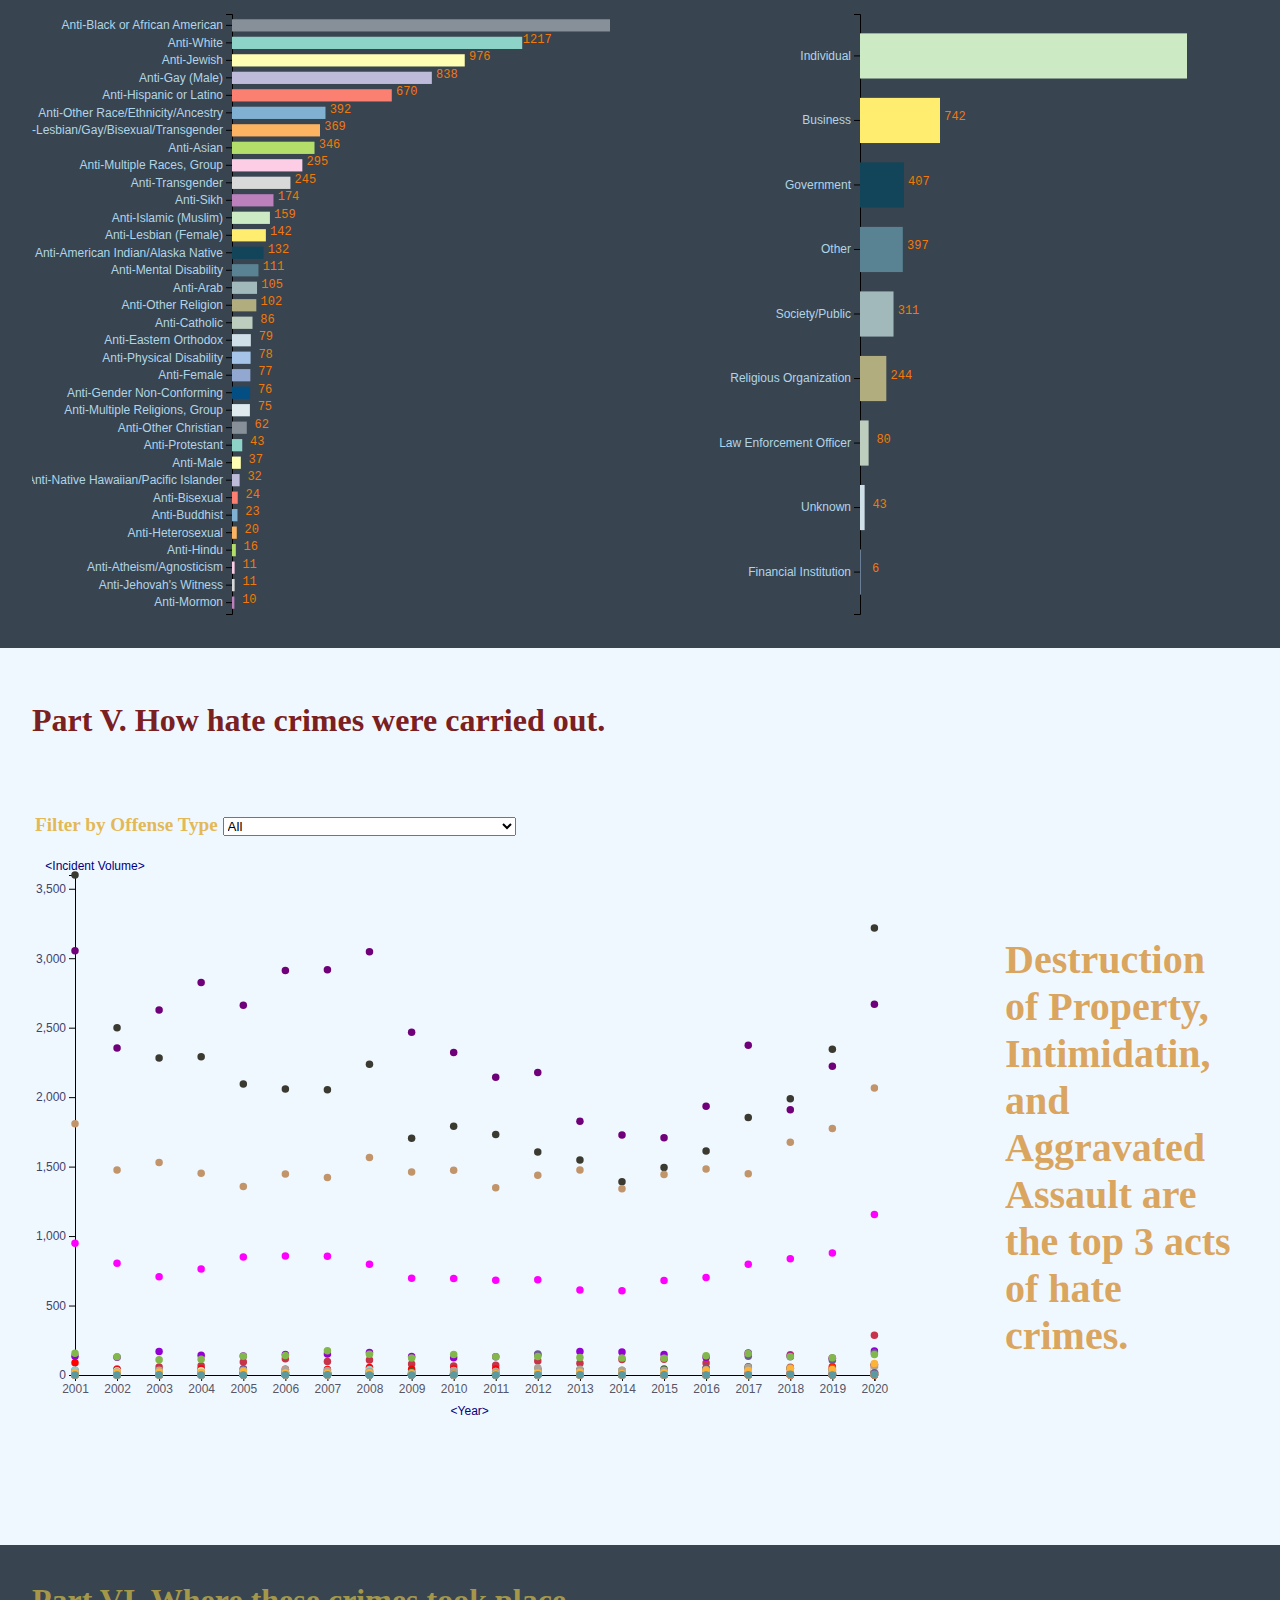
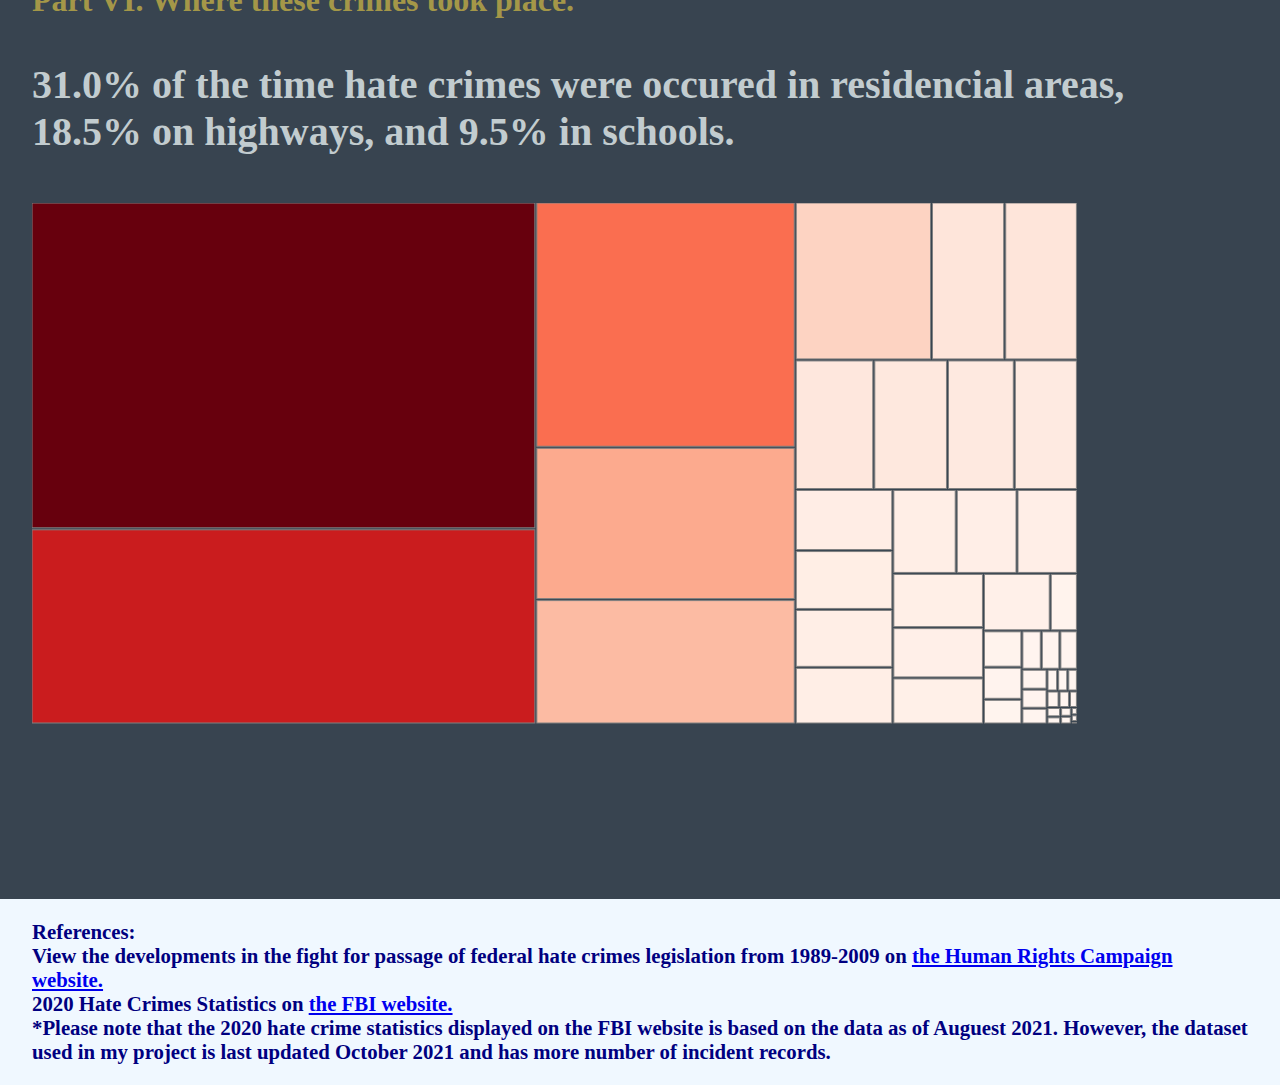
==== commit c25503d9: "final revisions" ====
--- a/index.html
+++ b/index.html
@@ -38,8 +38,8 @@
 	and contributed by all law enforcement agencies, whether they submit Summary Reporting System (SRS) or National Incident-Based
 	Reporting System (NIBRS) reports.<br><br>
 
-	For this data visualization project, I only included the records reported between 2001 and 2020, with a total of 145,847 hate 
-	crime incidents against 180,925 victims. <br>	
+	For this data visualization project, I included the records that are reported only between 2001 and 2020, and 
+  this new dataset includes a total of 145,847 hate crime incidents against 180,925 victims. <br>	
 	Each incident can be reported with up to five bias motivations, and 4.5% of all biase types are multi-biased (6,494/145,847), 
   1.7% of all victim types consist of multiple victim types (2,478/145,847), 3.2% of all offense types consist of multiple offense types (4,684/145,847), 
   and 4.7% of all location types include multiple location types (6,852/145,847).<br><br>
@@ -91,9 +91,8 @@
     <div class="padded">
       <h4><br>Part III-IV. Motivations of the crimes and victim types.</h4>
       <p class = "findings-d">
-        <b>African Americans are the most targeted population for the bias-motivated crimes, each and every year.<br>
-        Anti-Asian incidents increased almost double in the year 2020 compared to the year 2019.<br>
-        81.5% of the hate crime victims are individuals. </b>
+        <b>African Americans are the most targeted population for bias-motivated crimes, each and every year.<br>
+        Anti-Asian incidents increased almost double in the year 2020 compared to the year 2019.
       </p>
       <iframe src="./biasVict.html" scrolling="no"></iframe>
     </div>
@@ -109,7 +108,7 @@
           </td>
           <td width="20%">
             <p class="findings-l">
-            <b>Vandalism, Intimidatin, and Aggravated Assault are the top 3 acts of hate crimes. </b>
+            <b>Destruction of Property, Intimidatin, and Aggravated Assault are the top 3 acts of hate crimes. </b>
             </p>
           </td>
         </tr>  
--- a/style.css
+++ b/style.css
@@ -62,12 +62,12 @@
 }
 
 .xAxis text {
-  font-size: 10px;
+  font-size: 12px;
   color:rgb(86, 86, 102)
 }
   
 .yAxis text {
-  font-size: 10px;
+  font-size: 12px;
   color:rgb(67, 67, 104)
 }
 
@@ -77,12 +77,12 @@
 }
 
 .xAxis1 text {
-  font-size: 10px;
+  font-size: 12px;
   color:rgb(177, 213, 230)
 }
 
 .yAxis1 text {
-  font-size: 10px;
+  font-size: 12px;
   color:rgb(177, 213, 230)
 }
 .data-labels2{
@@ -91,12 +91,12 @@
 }
   
 .xAxis2 text {
-  font-size: 10px;
+  font-size: 12px;
   color:rgb(177, 213, 230)
 }
   
 .yAxis2 text {
-  font-size: 10px;
+  font-size: 12px;
   color:rgb(177, 213, 230)
 }
   
@@ -114,7 +114,14 @@
   stroke: black;
 }
 
-
+.tooltip{
+  font-family: 'Lucida Sans', 'Lucida Sans Regular', 'Lucida Grande', 'Lucida Sans Unicode', Geneva, Verdana, sans-serif;
+  background-color: lightskyblue;
+  padding: 8px;
+  opacity: 0.8;
+  font-size: 12px;
+  position: absolute;
+}
 footer {
   color:rgb(10, 64, 64);
   font-size: 1em;
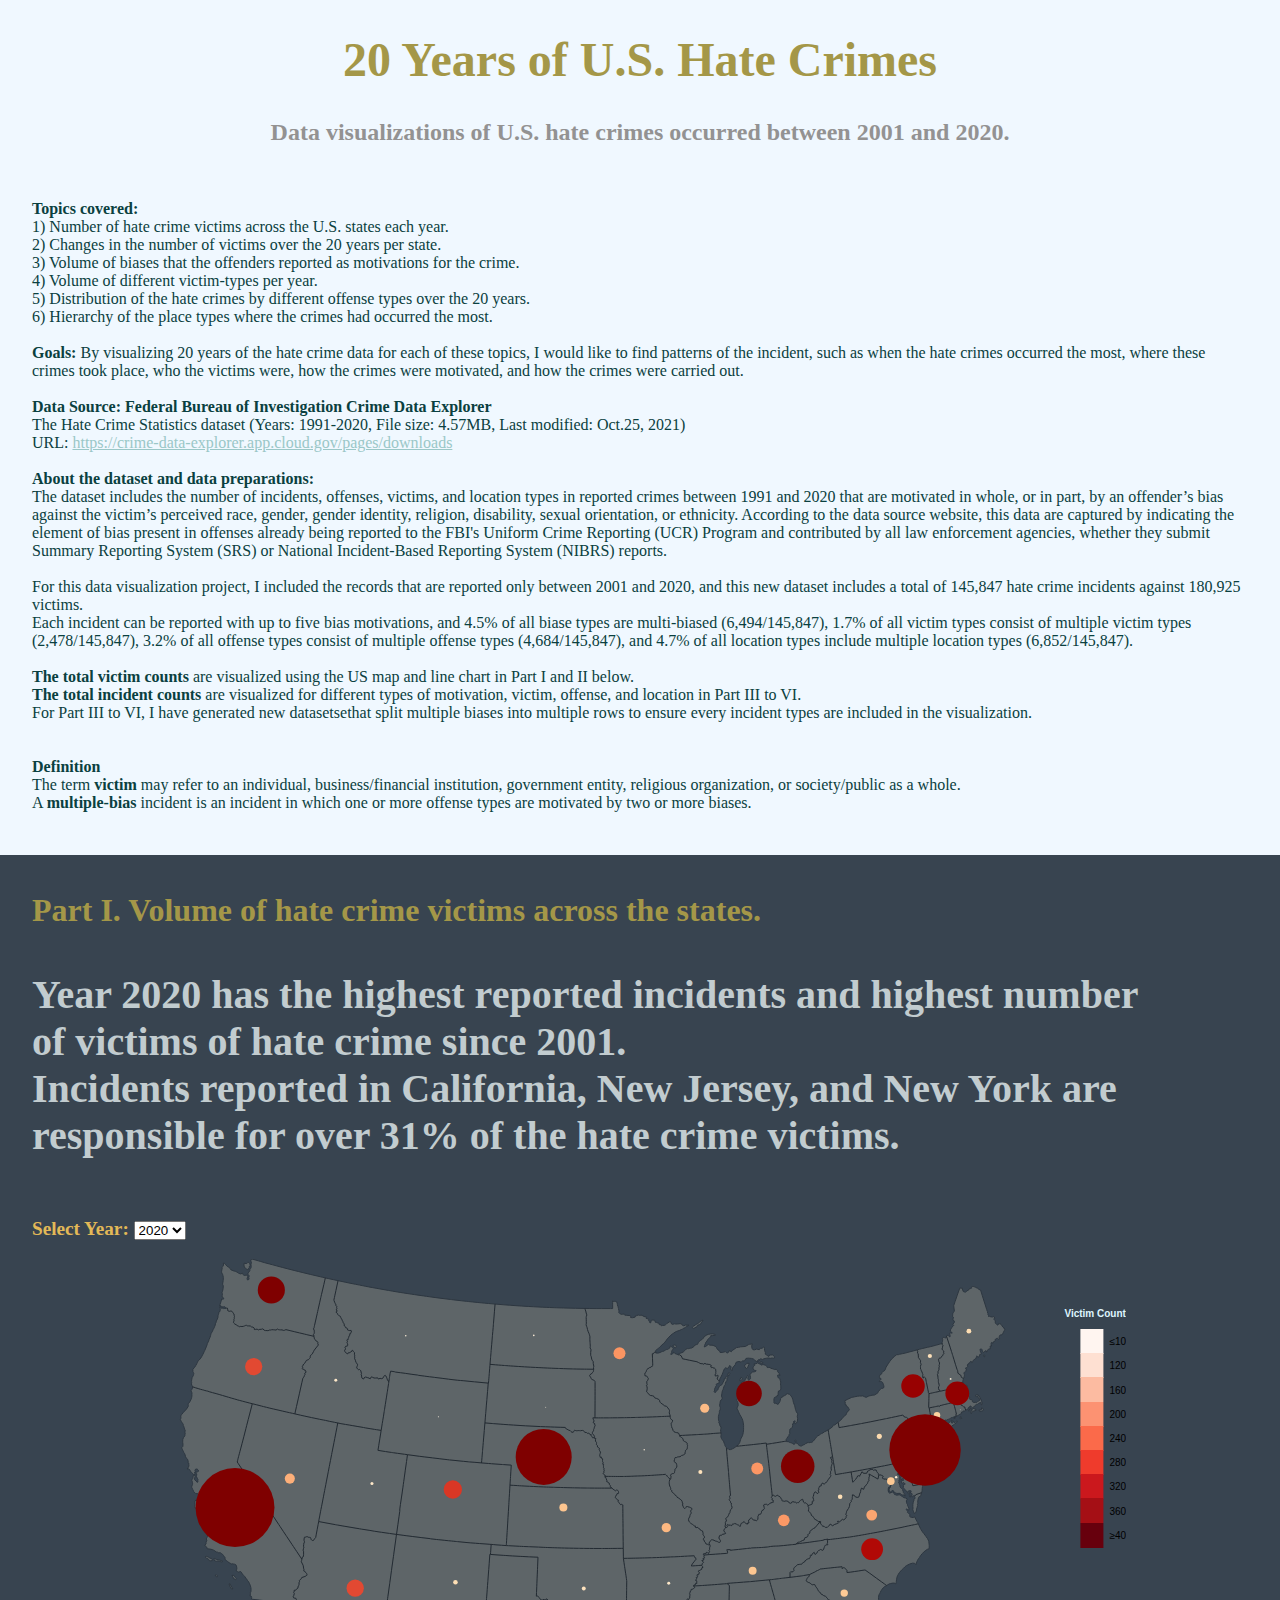
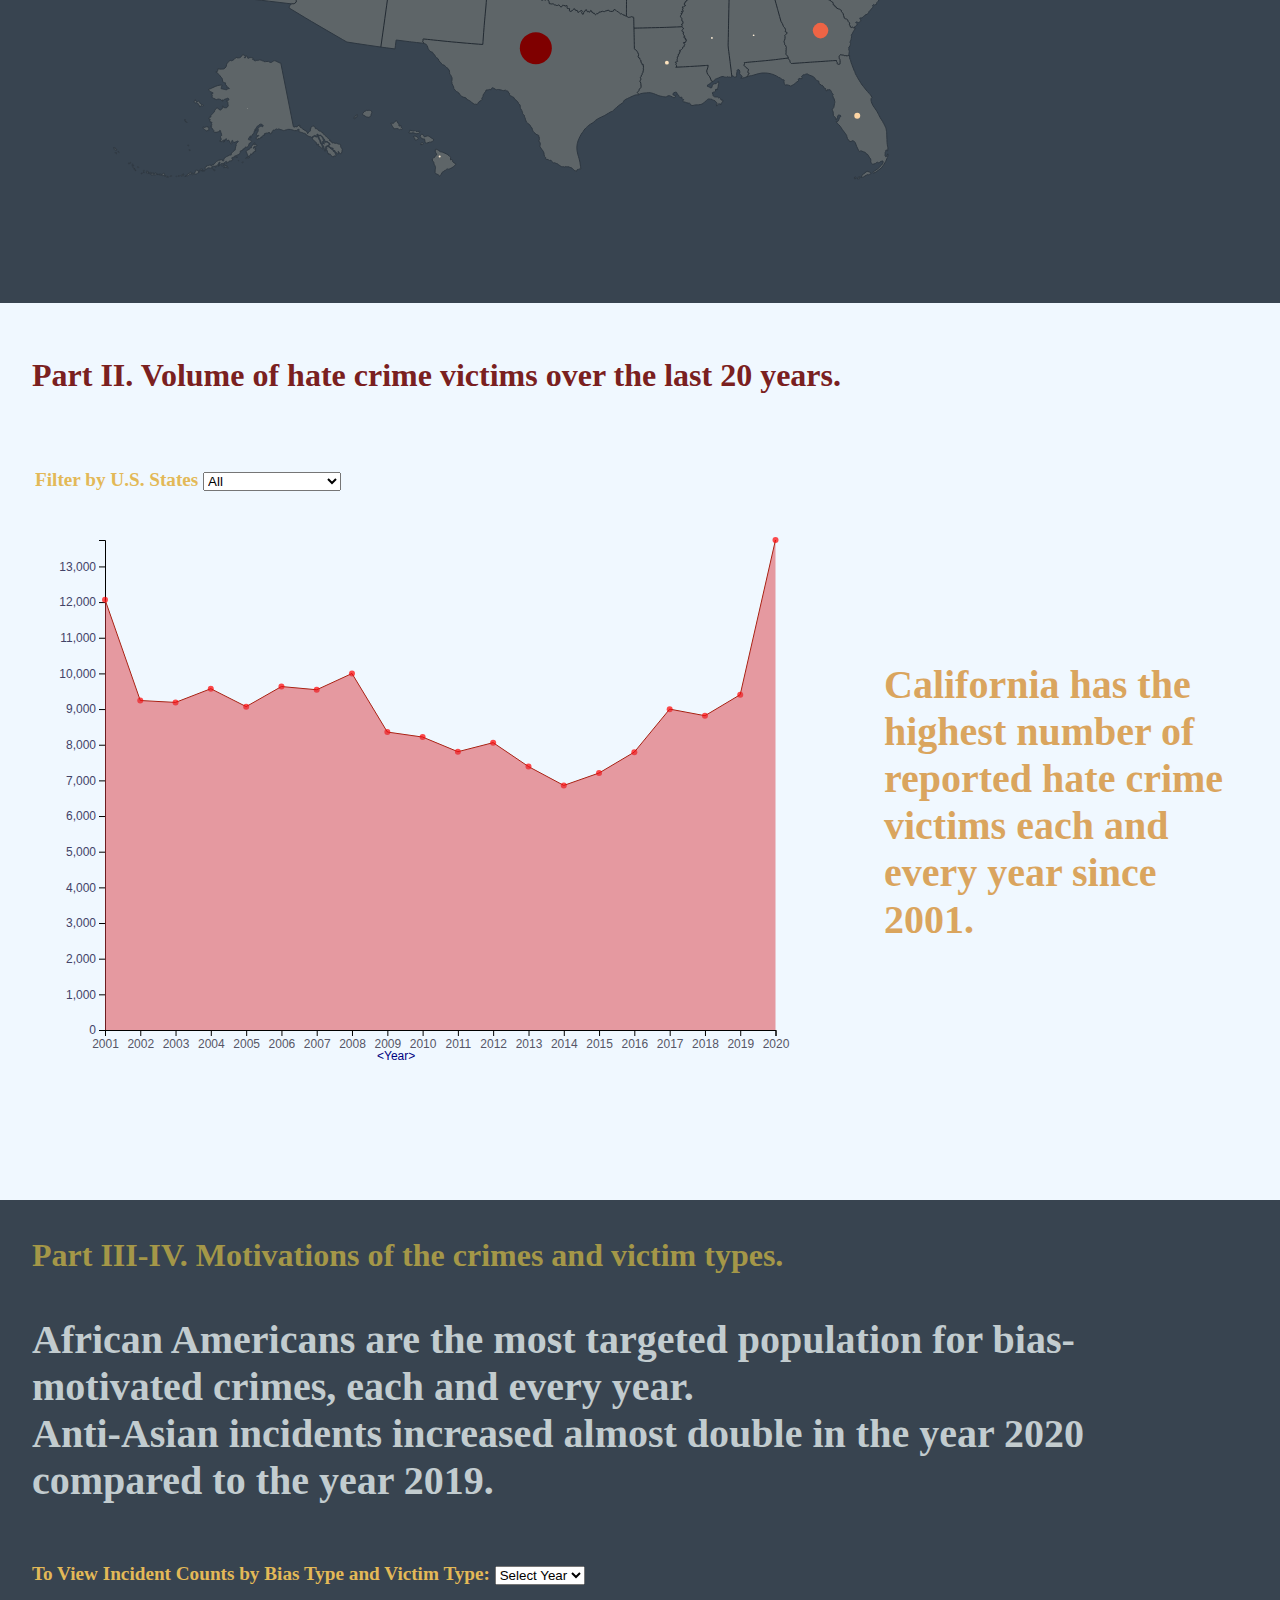
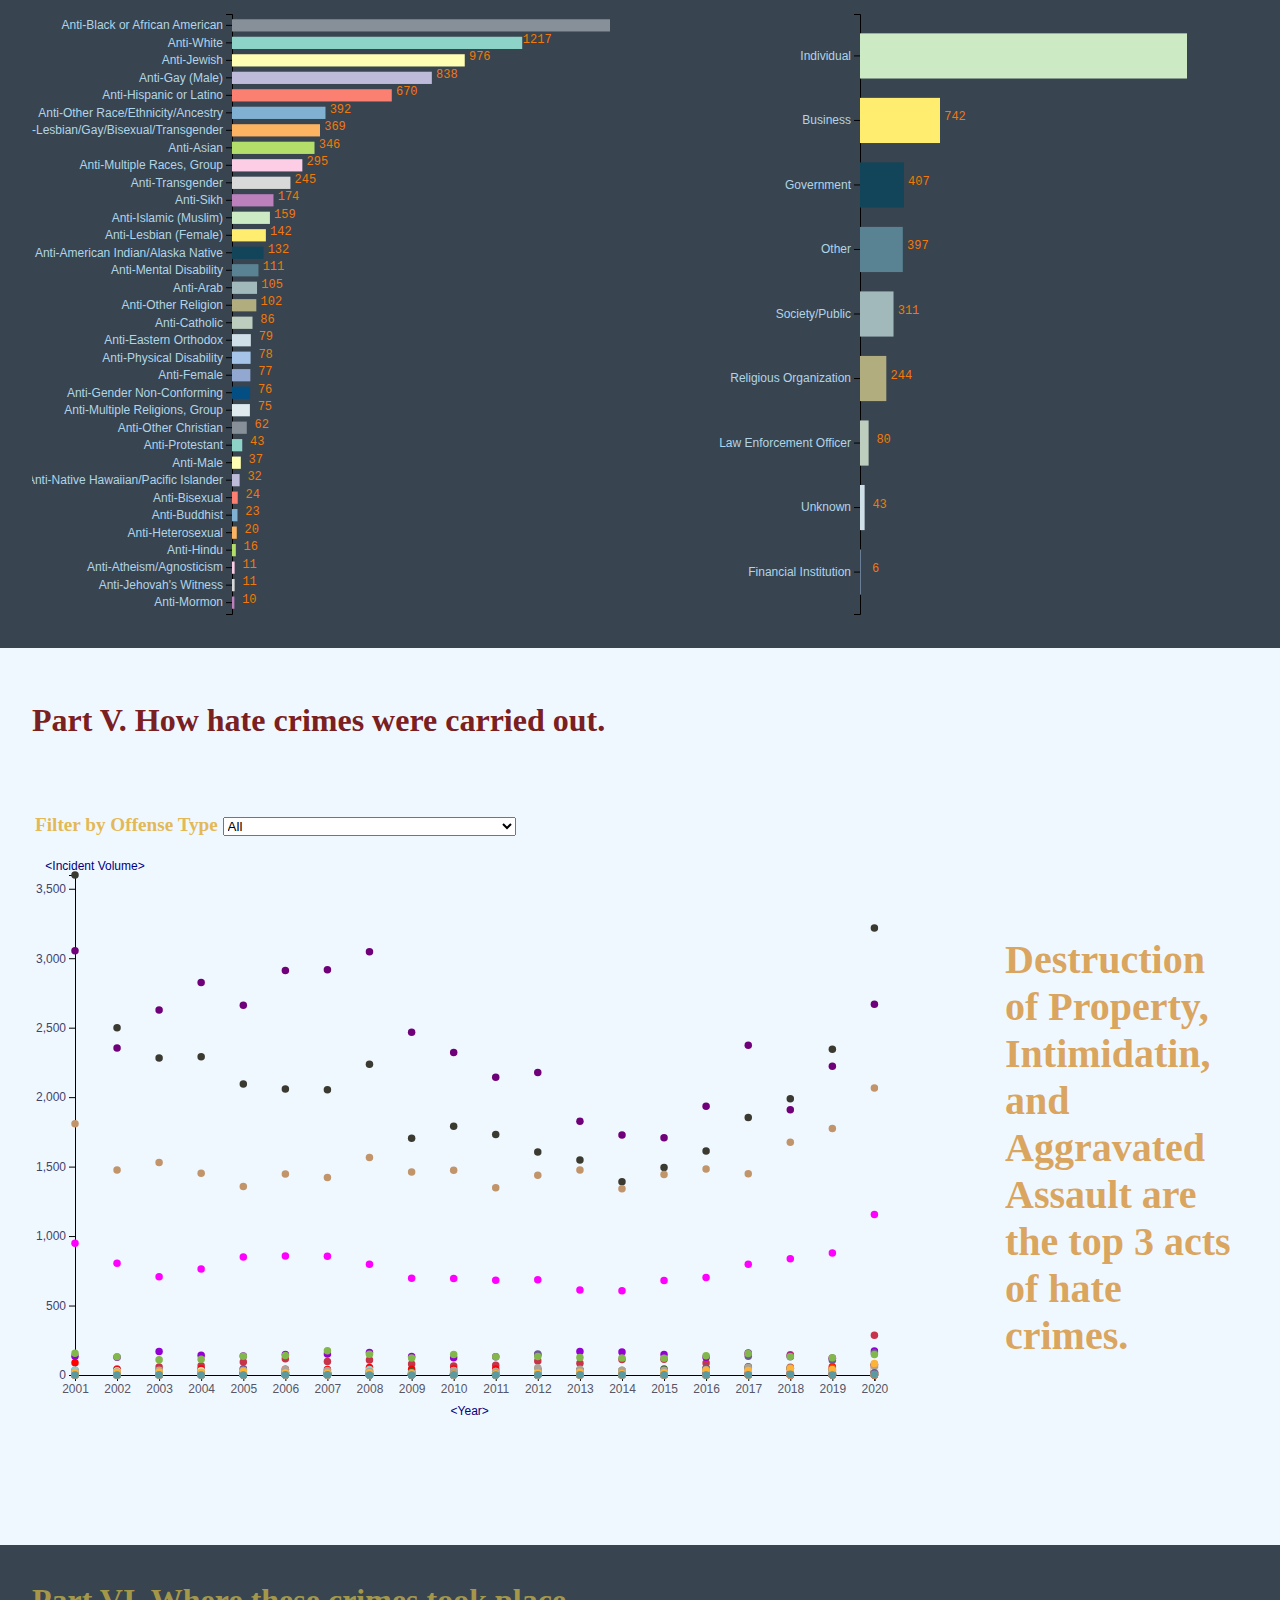
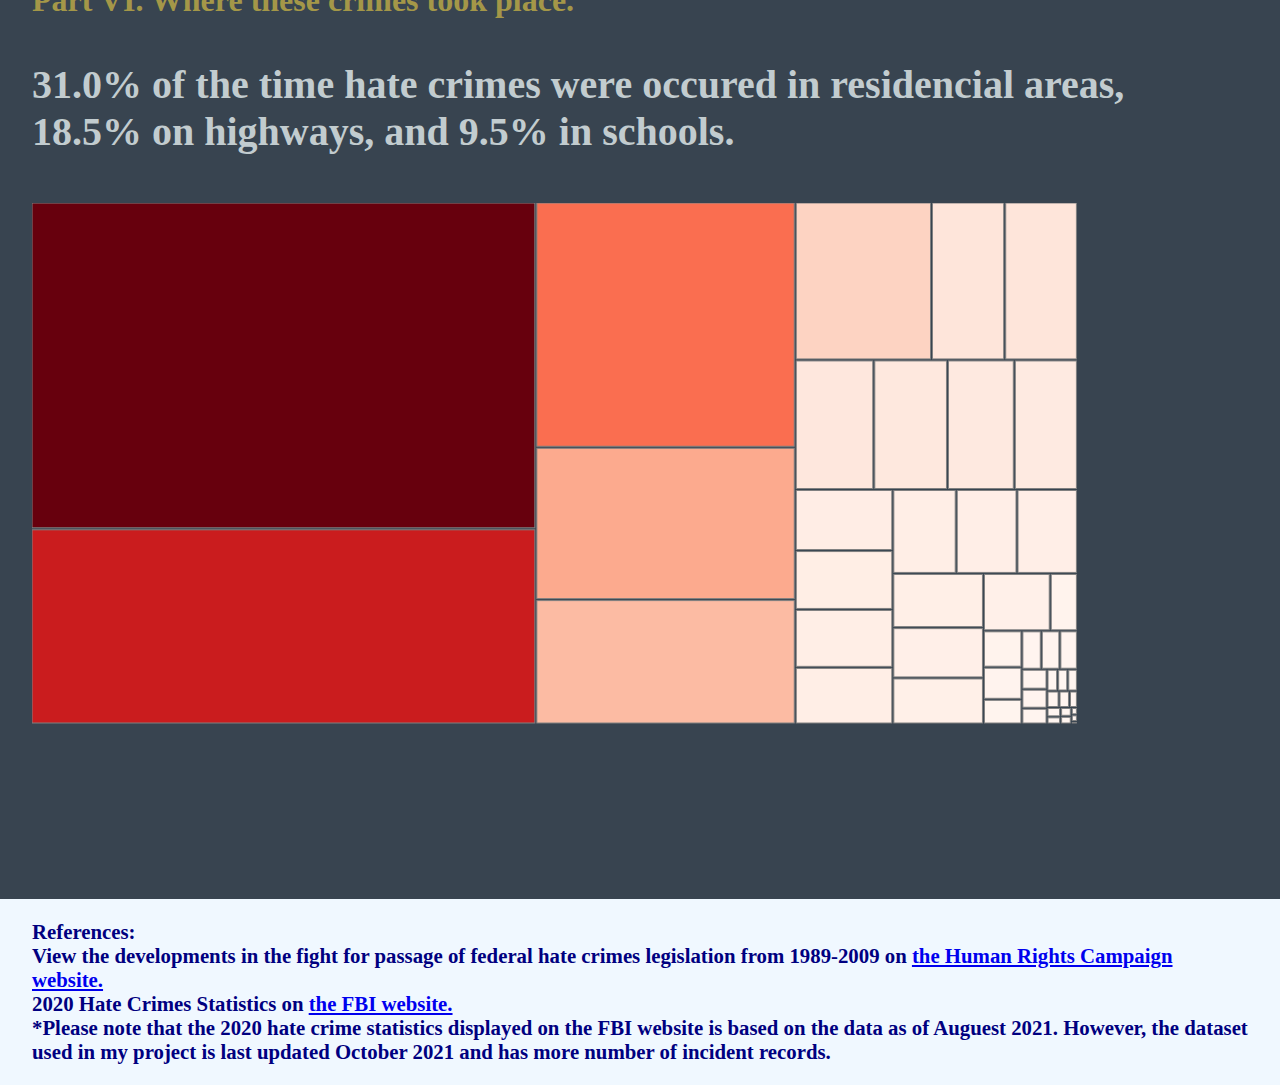
==== commit 9149a2cc: "revised the topic statements" ====
--- a/index.html
+++ b/index.html
@@ -14,11 +14,11 @@
     </div>
     <div class="padded">
       <p style="color:rgb(10, 64, 64);font-size: 16px;"> <b>Topics covered:</b><br>
-        1) Hate crime volume across the U.S. states per year.<br>
-        2) Changes of the incident volume over the 20 years per state.<br>
-        3) Incident volume for each different bias type per year. <br>
-        4) Distribution of the crimes by the offense types over the 20 years. <br>
-        5) Hate crime volume for each different victim type per year.<br>
+        1) Number of hate crime victims across the U.S. states each year.<br>
+        2) Changes in the number of victims over the 20 years per state.<br>
+        3) Volume of biases that the offenders reported as motivations for the crime. <br>
+        4) Volume of different victim-types per year. <br>
+        5) Distribution of the hate crimes by different offense types over the 20 years. <br>
         6) Hierarchy of the place types where the crimes had occurred the most.<br><br> 
         <b>Goals:</b>
         By visualizing 20 years of the hate crime data for each of these topics, 
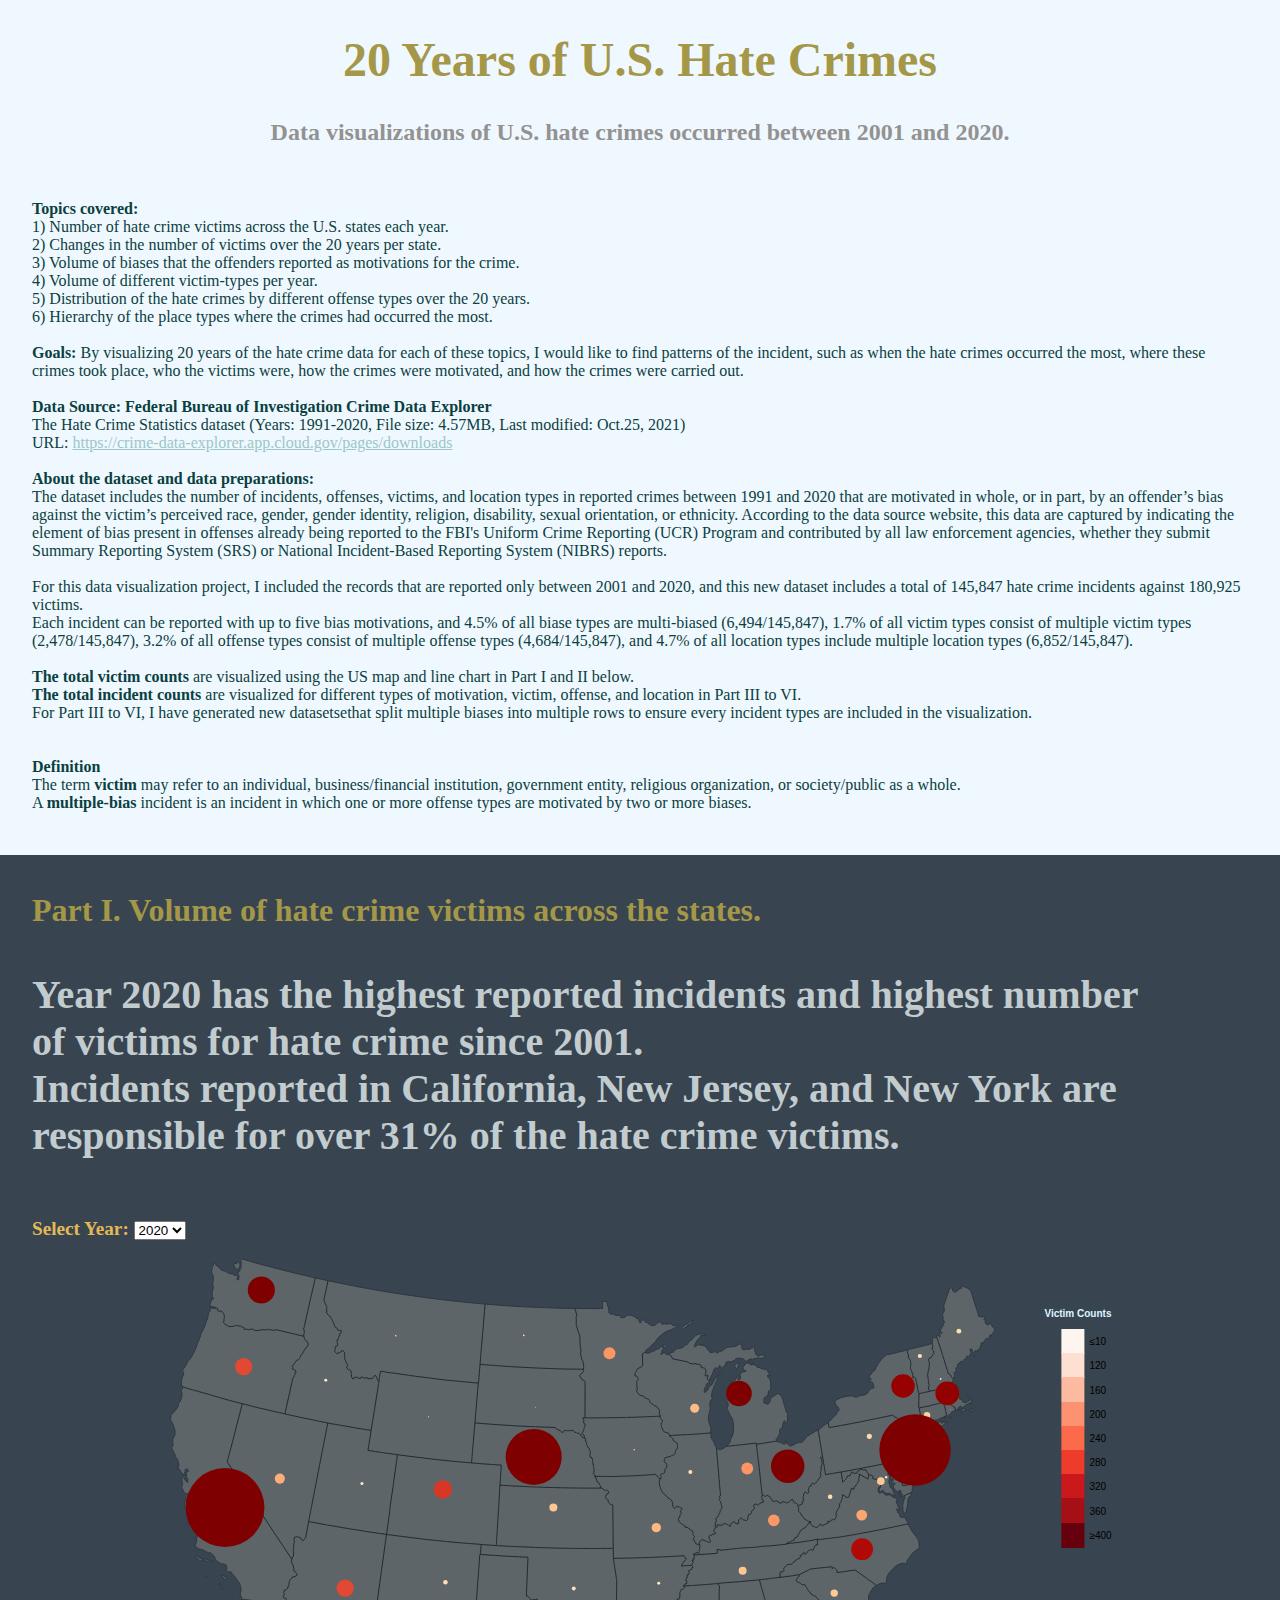
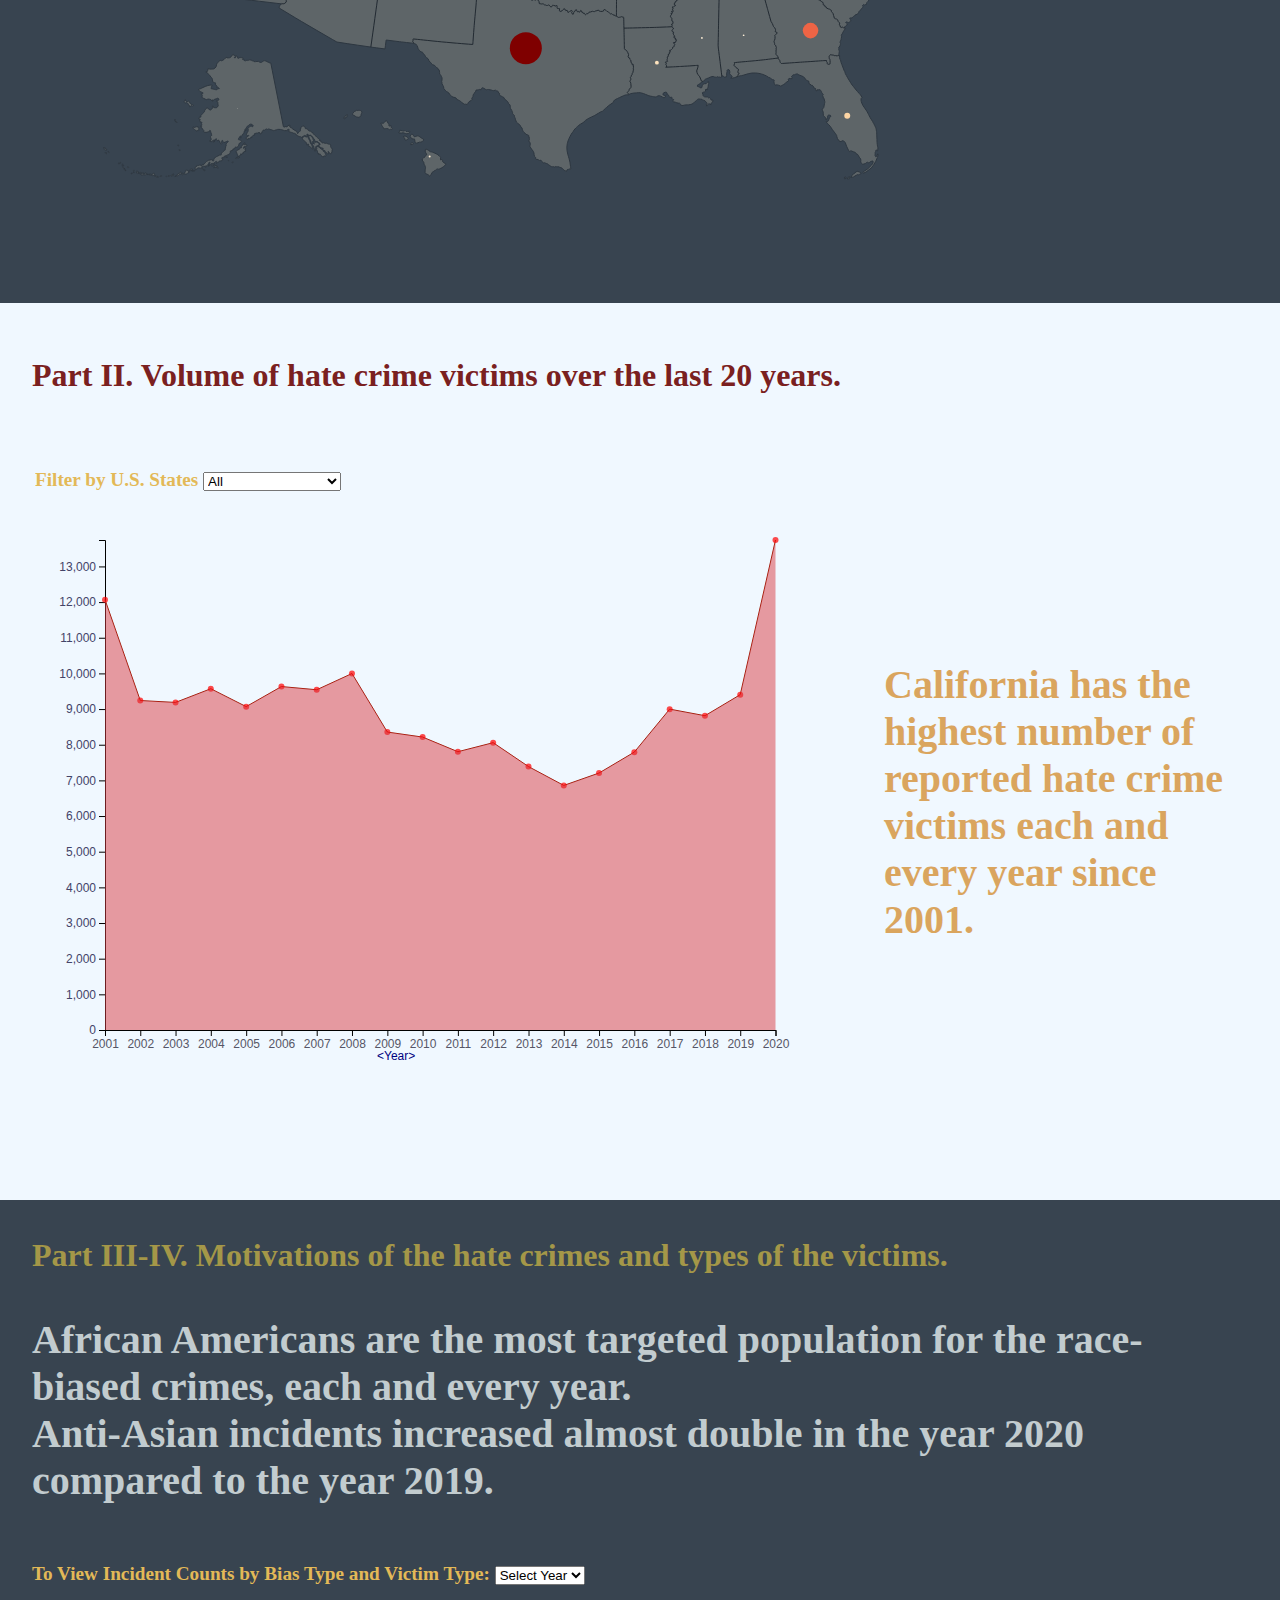
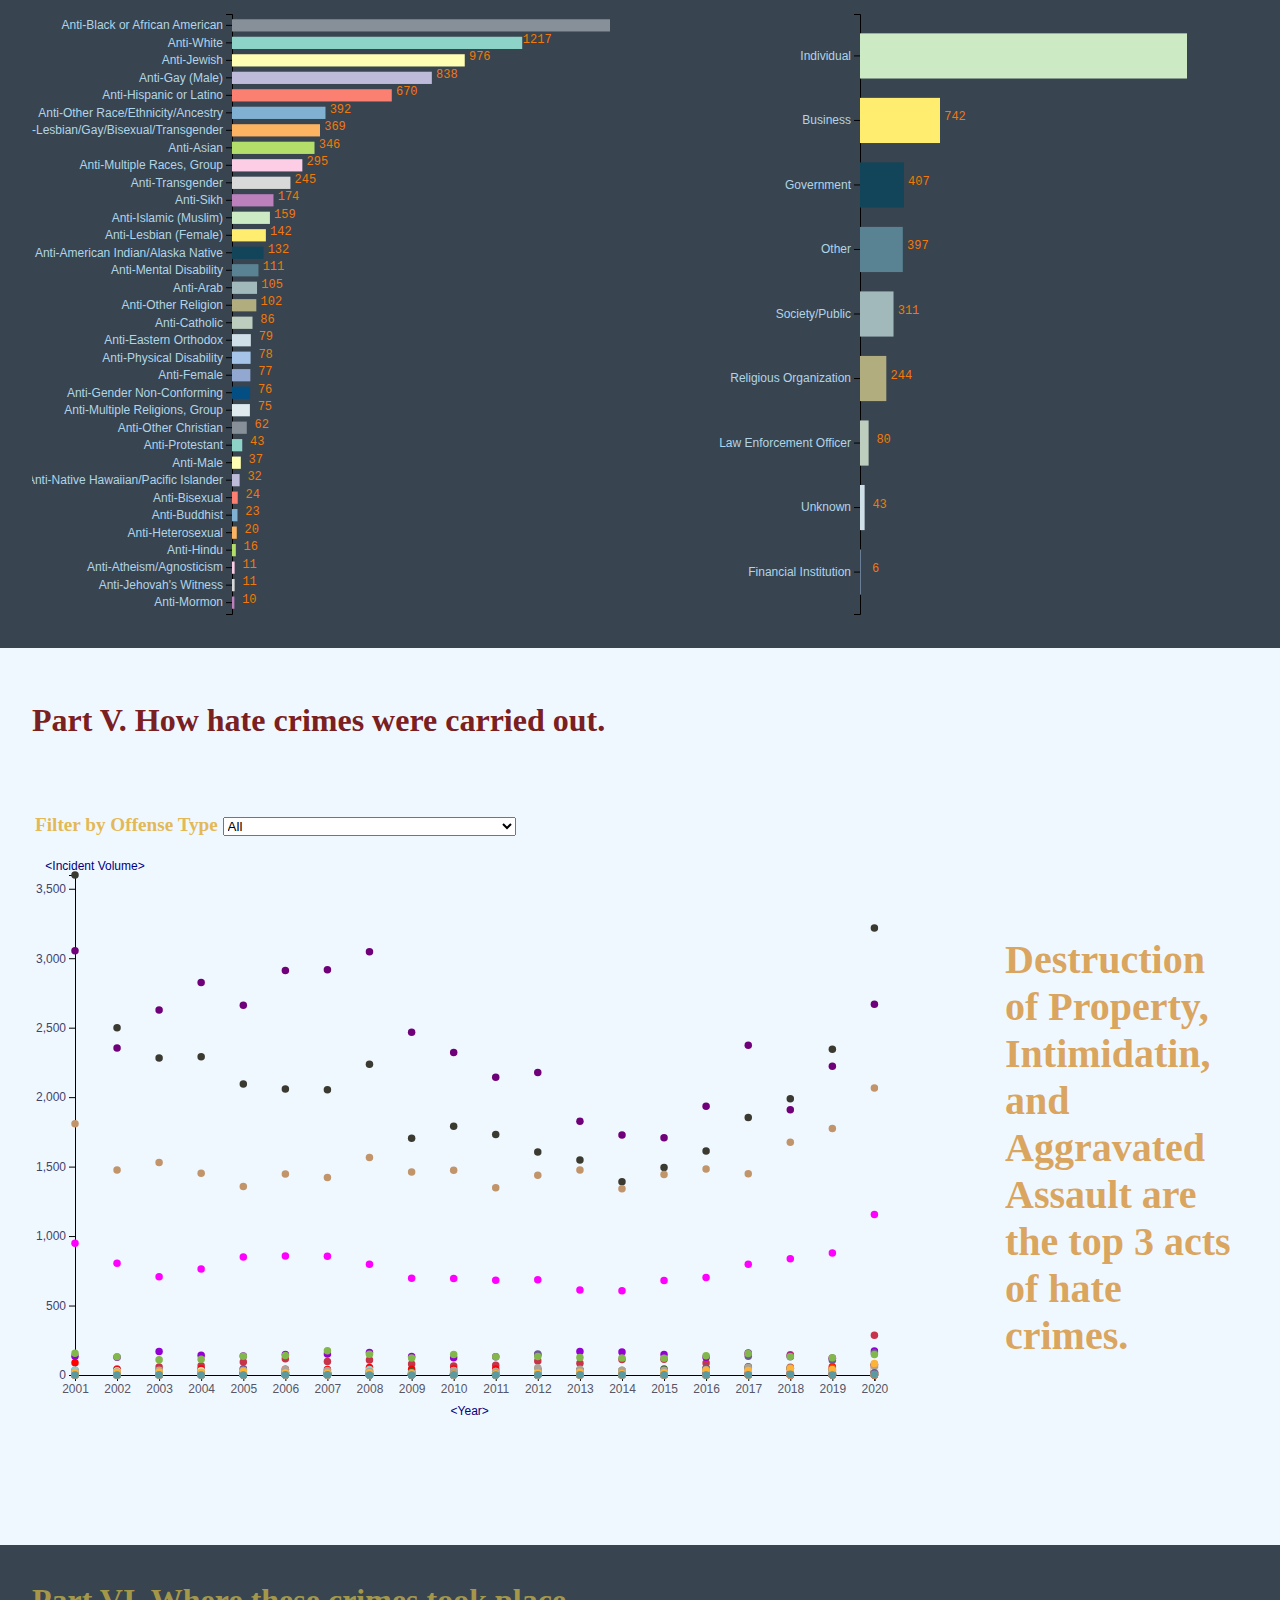
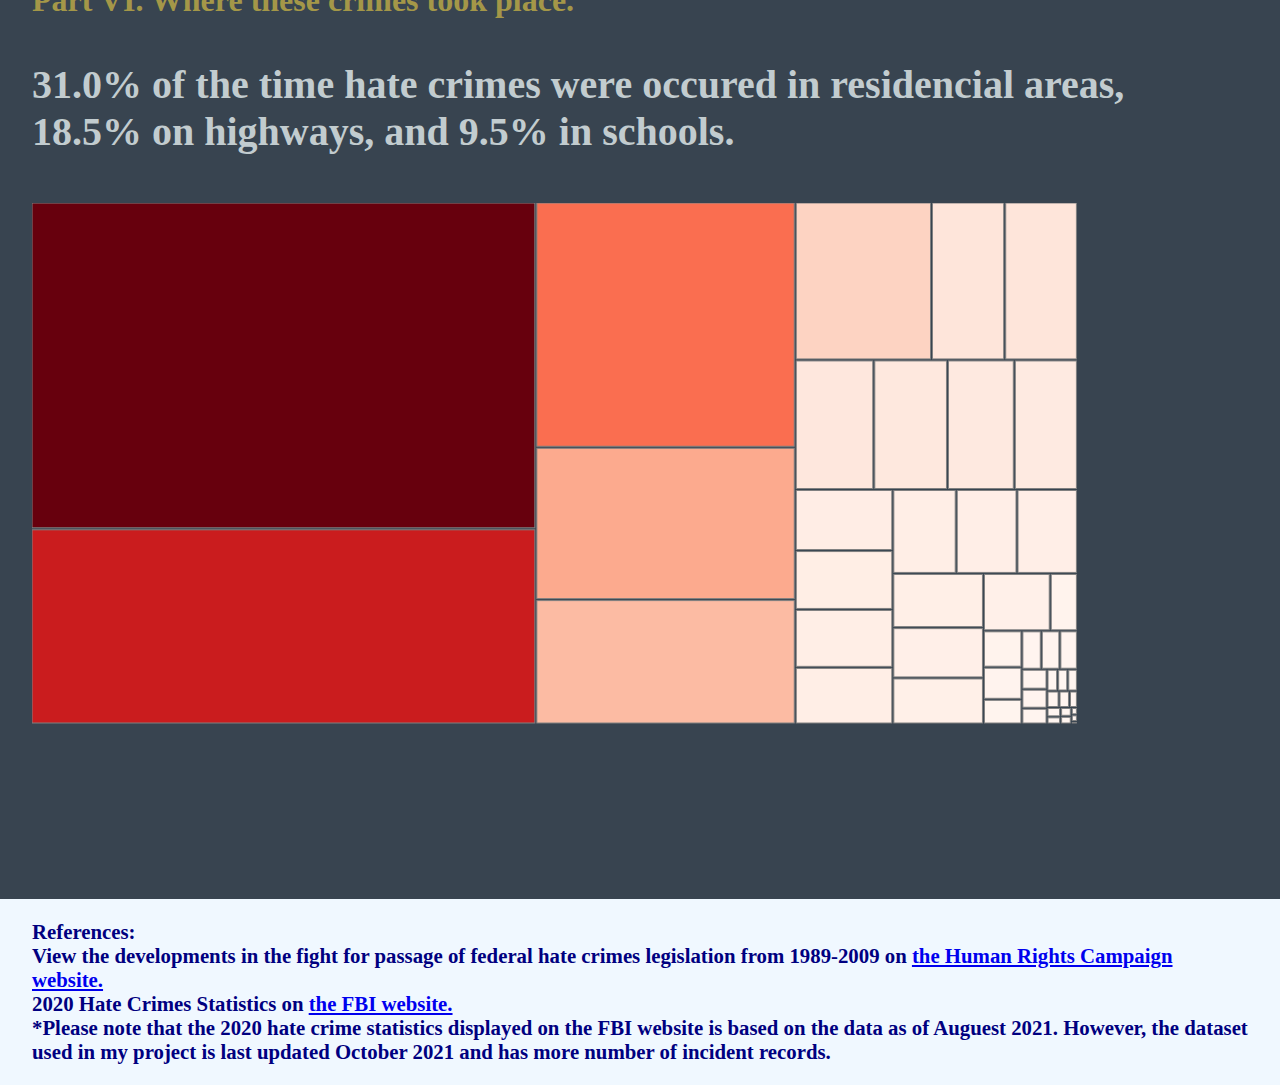
==== commit f58577ca: "just minor updates" ====
--- a/index.html
+++ b/index.html
@@ -62,7 +62,7 @@
     <div class="padded">
       <h4><br>Part I. Volume of hate crime victims across the states.</h4>       
       <p class = "findings-d">
-        <b>Year 2020 has the highest reported incidents and highest number of victims of hate crime since 2001.<br> 
+        <b>Year 2020 has the highest reported incidents and highest number of victims for hate crime since 2001.<br> 
         Incidents reported in California, New Jersey, and New York are responsible for over 31% of the hate crime victims.</b>
       </p>
       <iframe src="./map.html" scrolling="no"></iframe>
@@ -89,9 +89,9 @@
 
   <section class="bg-dark">
     <div class="padded">
-      <h4><br>Part III-IV. Motivations of the crimes and victim types.</h4>
+      <h4><br>Part III-IV. Motivations of the hate crimes and types of the victims.</h4>
       <p class = "findings-d">
-        <b>African Americans are the most targeted population for bias-motivated crimes, each and every year.<br>
+        <b>African Americans are the most targeted population for the race-biased crimes, each and every year.<br>
         Anti-Asian incidents increased almost double in the year 2020 compared to the year 2019.
       </p>
       <iframe src="./biasVict.html" scrolling="no"></iframe>
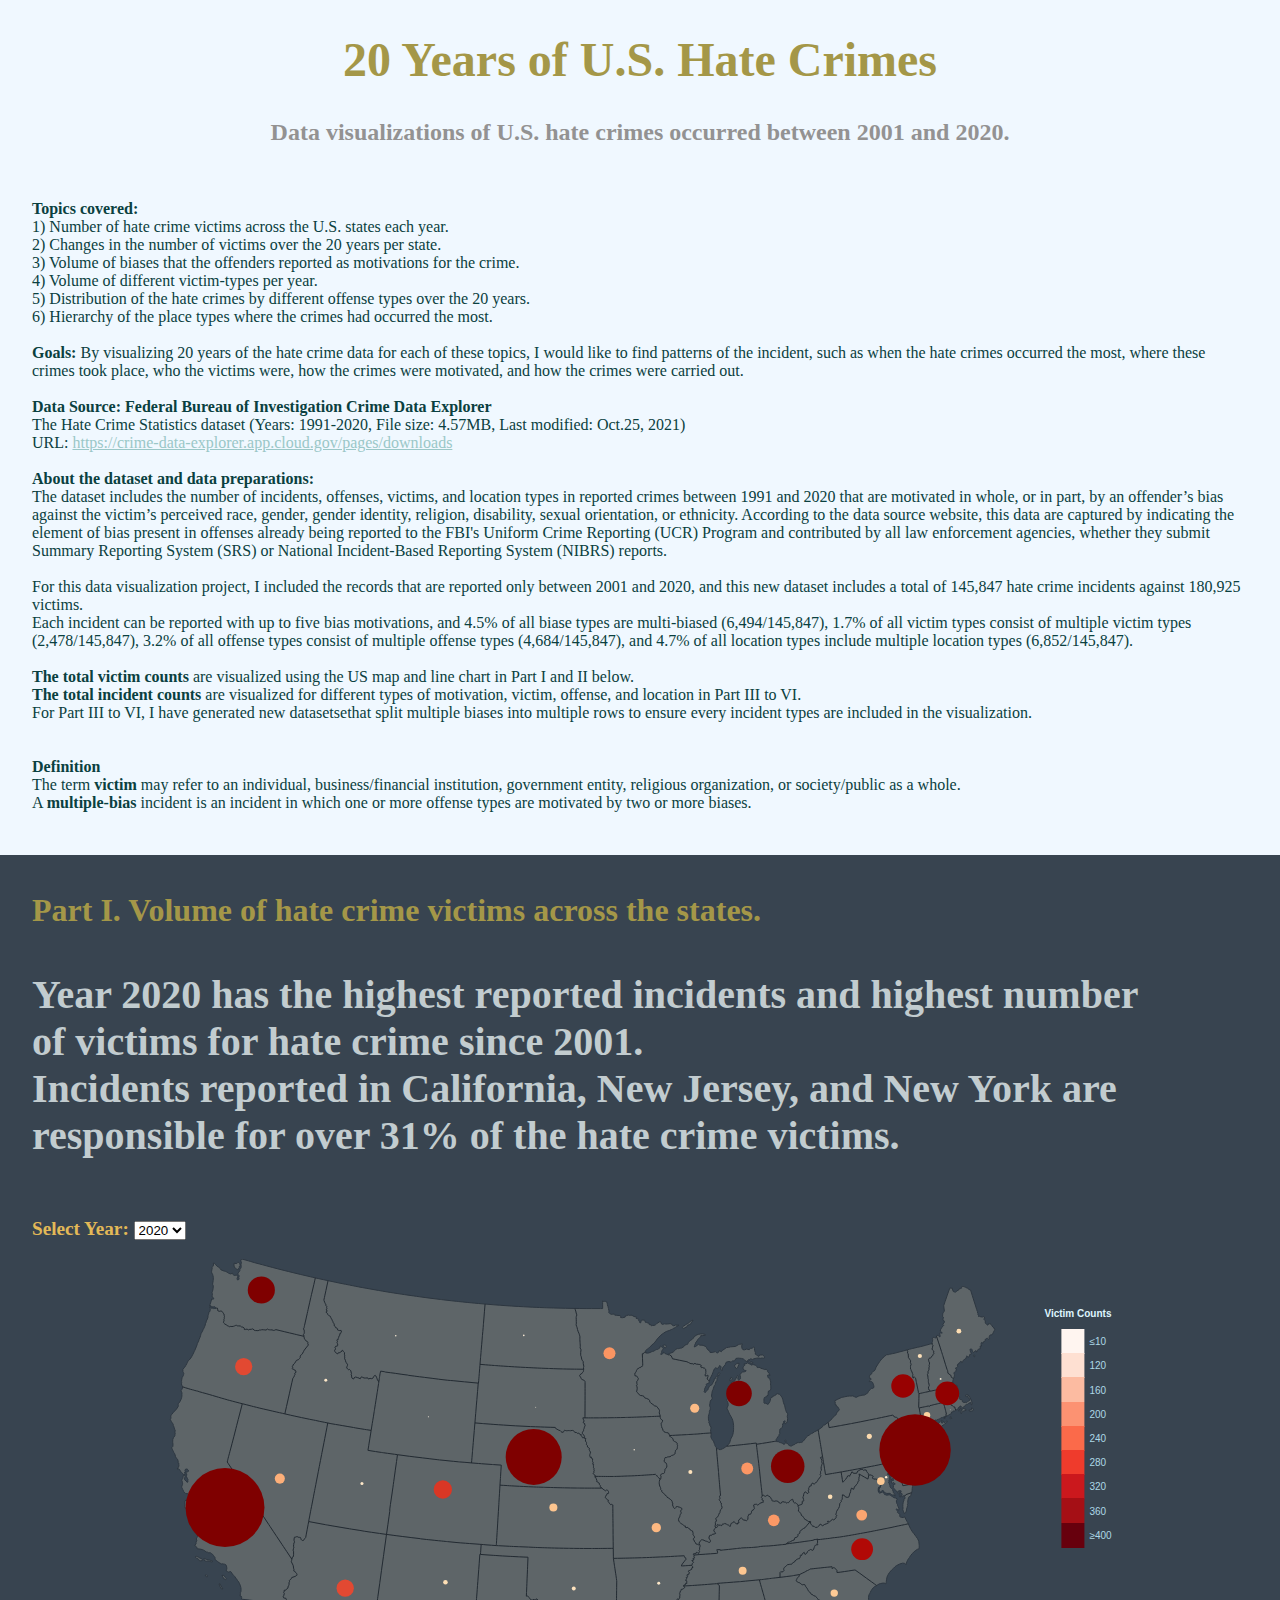
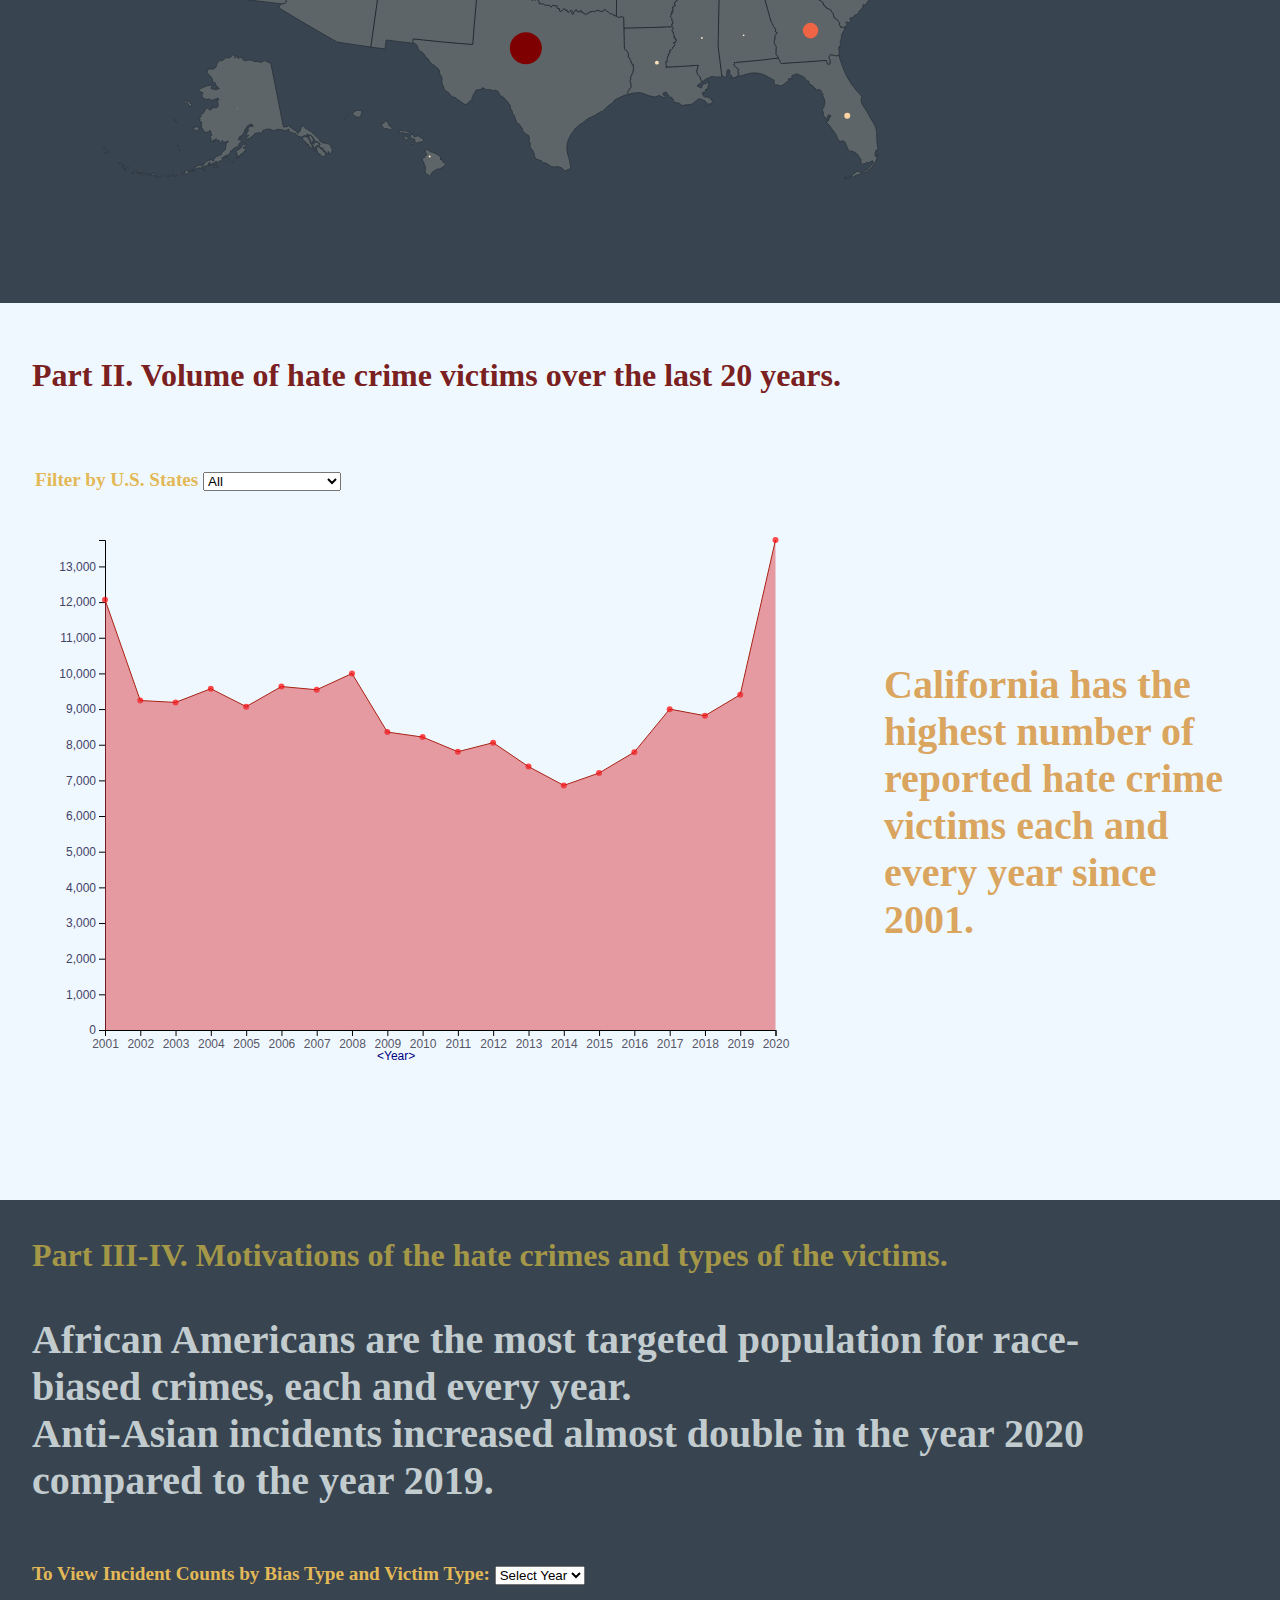
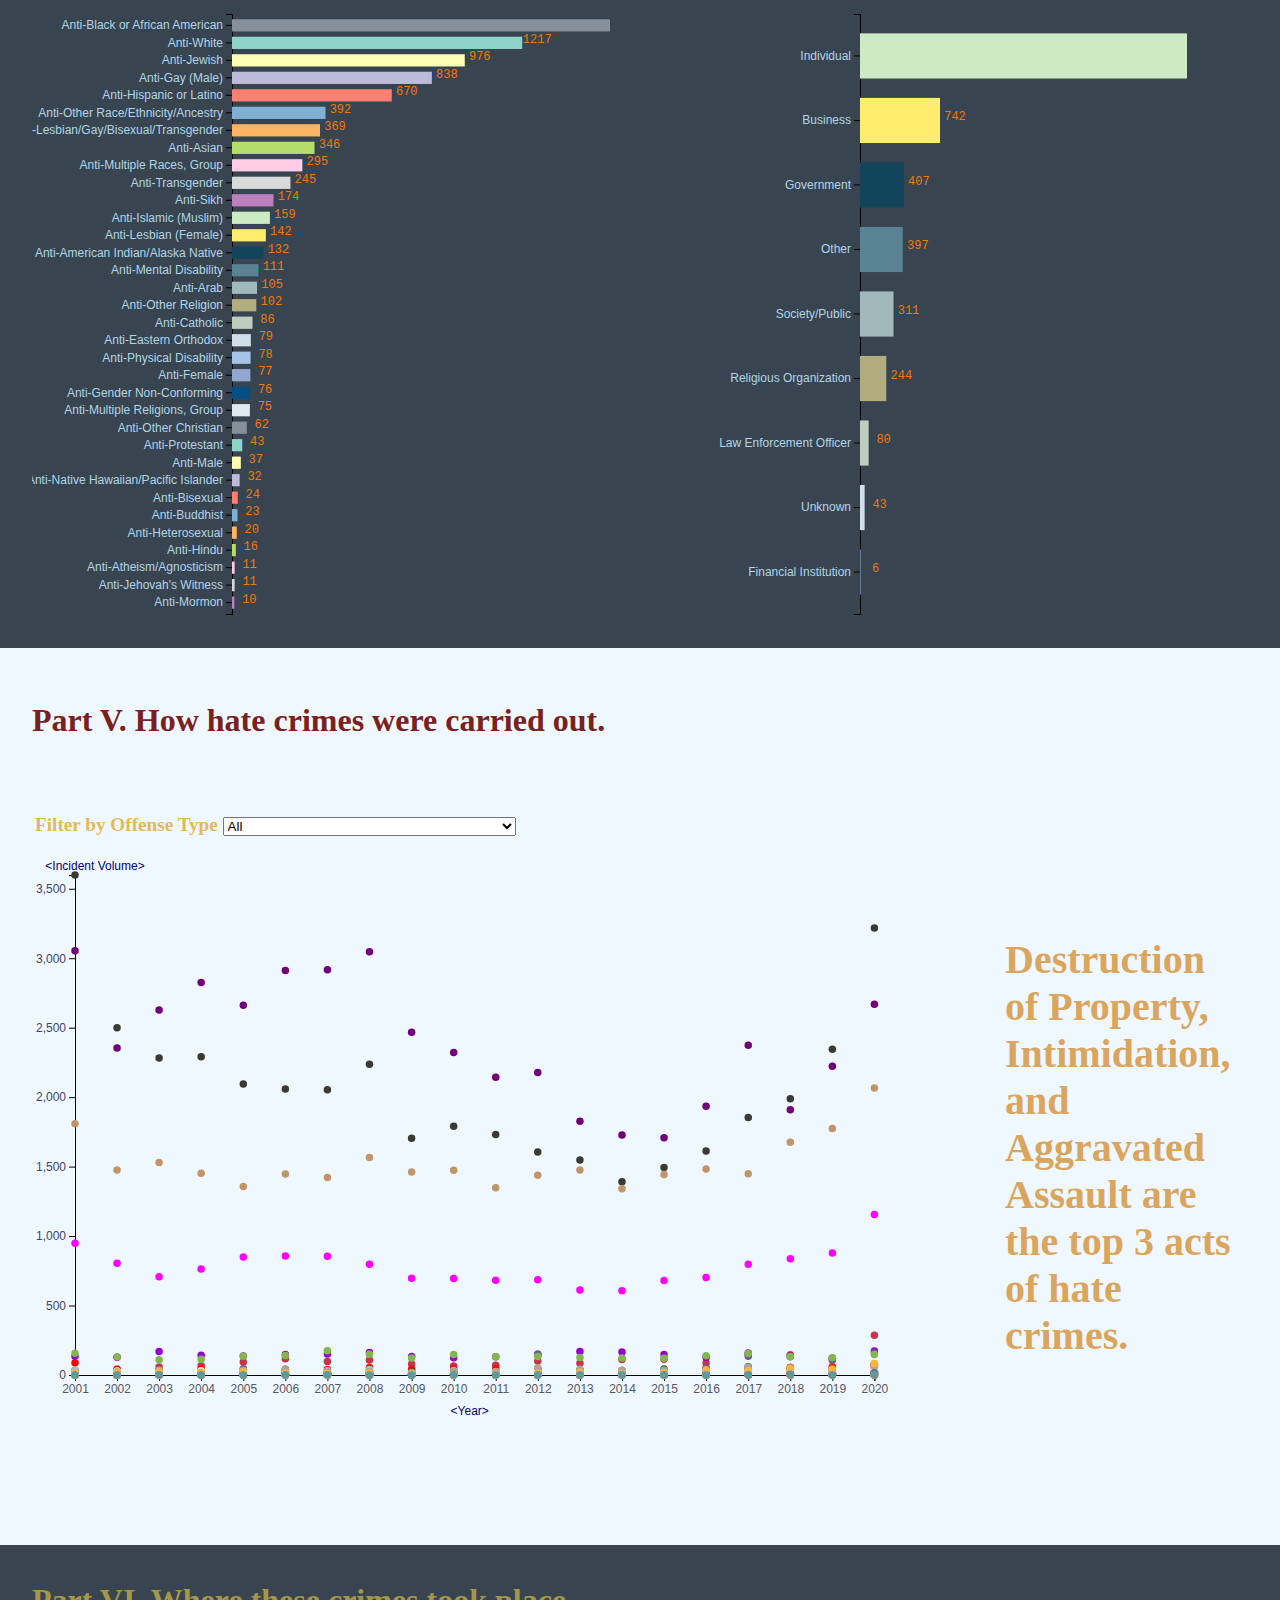
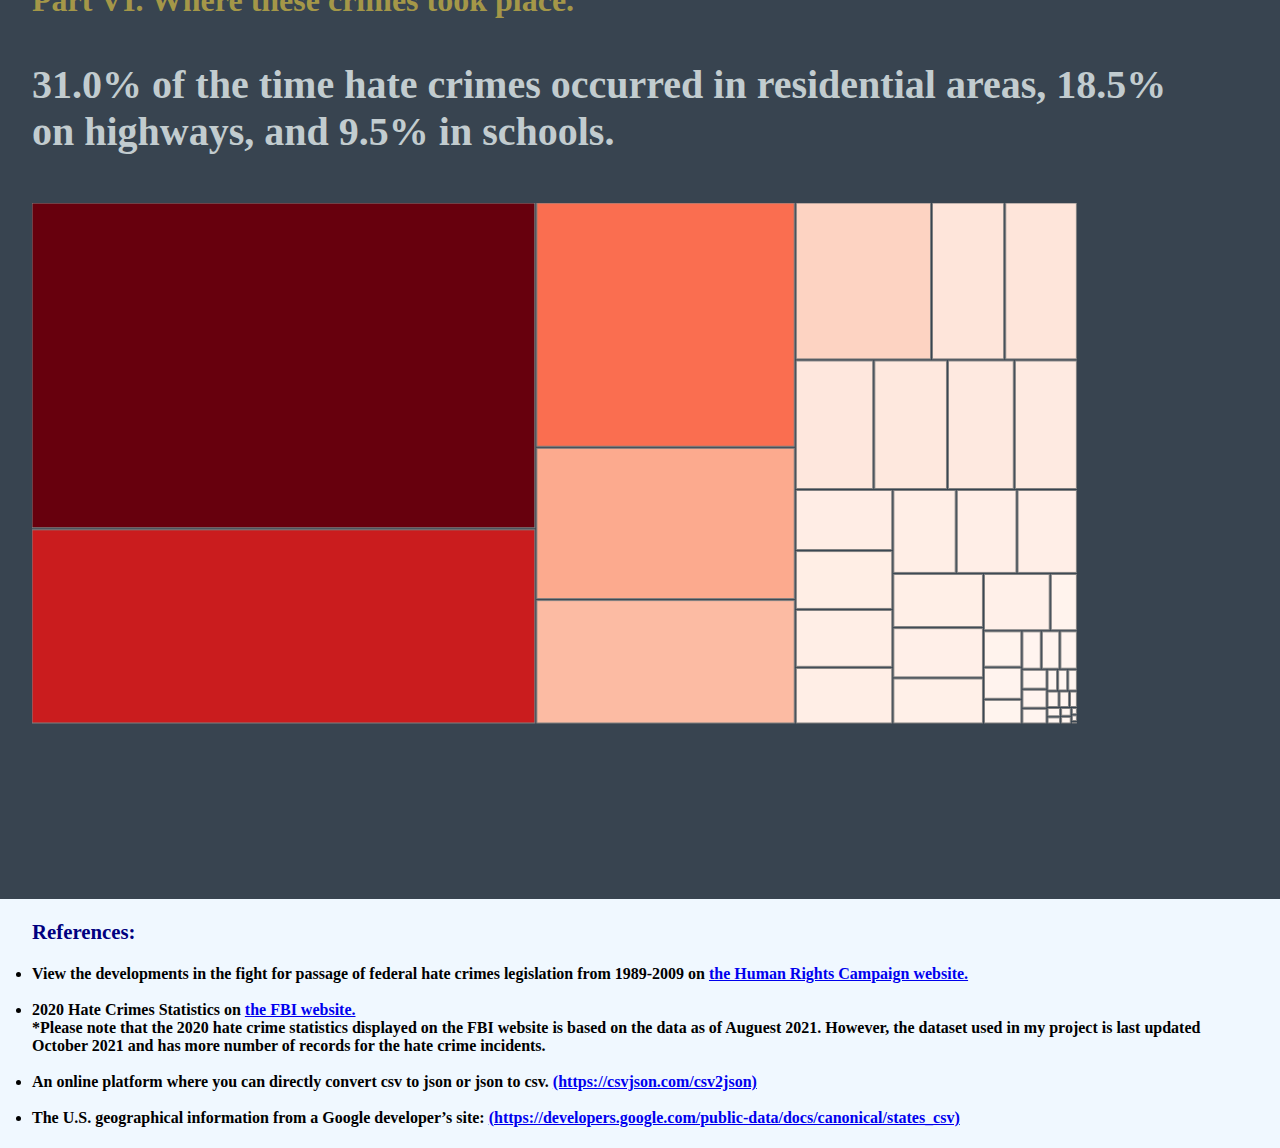
==== commit dde7b191: "final version" ====
--- a/index.html
+++ b/index.html
@@ -91,7 +91,7 @@
     <div class="padded">
       <h4><br>Part III-IV. Motivations of the hate crimes and types of the victims.</h4>
       <p class = "findings-d">
-        <b>African Americans are the most targeted population for the race-biased crimes, each and every year.<br>
+        <b>African Americans are the most targeted population for race-biased crimes, each and every year.<br>
         Anti-Asian incidents increased almost double in the year 2020 compared to the year 2019.
       </p>
       <iframe src="./biasVict.html" scrolling="no"></iframe>
@@ -108,7 +108,7 @@
           </td>
           <td width="20%">
             <p class="findings-l">
-            <b>Destruction of Property, Intimidatin, and Aggravated Assault are the top 3 acts of hate crimes. </b>
+            <b>Destruction of Property, Intimidation, and Aggravated Assault are the top 3 acts of hate crimes. </b>
             </p>
           </td>
         </tr>  
@@ -120,8 +120,7 @@
     <div class="padded">
       <h4><br>Part VI. Where these crimes took place.</h4>
       <p class = "findings-d"> 
-        <b>31.0% of the time hate crimes were occured in residencial areas, 18.5% on highways, 
-          and 9.5% in schools.</b>
+        <b>31.0% of the time hate crimes occurred in residential areas, 18.5% on highways, and 9.5% in schools.</b>
       </p>
       <iframe src="./location.html" scrolling="no"></iframe>
     </div>
@@ -131,16 +130,23 @@
     <div class="padded">
       <p style="color:navy;">
         <b>References:</b><br>
-        View the developments in the fight for passage of federal hate crimes legislation from 1989-2009 on 
+        <li>View the developments in the fight for passage of federal hate crimes legislation from 1989-2009 on 
         <a href="https://www.hrc.org/resources/hate-crimes-timeline#2009" target="_blank">
           the Human Rights Campaign website.</a></li>
         <br>
-        2020 Hate Crimes Statistics on 
+        <li>2020 Hate Crimes Statistics on 
         <a href="https://www.justice.gov/crs/highlights/2020-hate-crimes-statistics" target="_blank">
-          the FBI website.</a></li><br>
+          the FBI website.</a><br>
         *Please note that the 2020 hate crime statistics displayed on the FBI website is based on the data 
         as of Auguest 2021. However, the dataset used in my project is last updated October 2021 and has more 
-        number of incident records.
+        number of records for the hate crime incidents.</li>
+        <br>
+        <li>An online platform where you can directly convert csv to json or json to csv. 
+        <a href="https://csvjson.com/csv2json" target="_blank">(https://csvjson.com/csv2json)</a></li>
+        <br>
+        <li>The U.S. geographical information from a Google developer’s site:
+        <a href="https://developers.google.com/public-data/docs/canonical/states_csv" target="_blank"> 
+        (https://developers.google.com/public-data/docs/canonical/states_csv)</a></li>
       </p>
     </div>
   </section>
